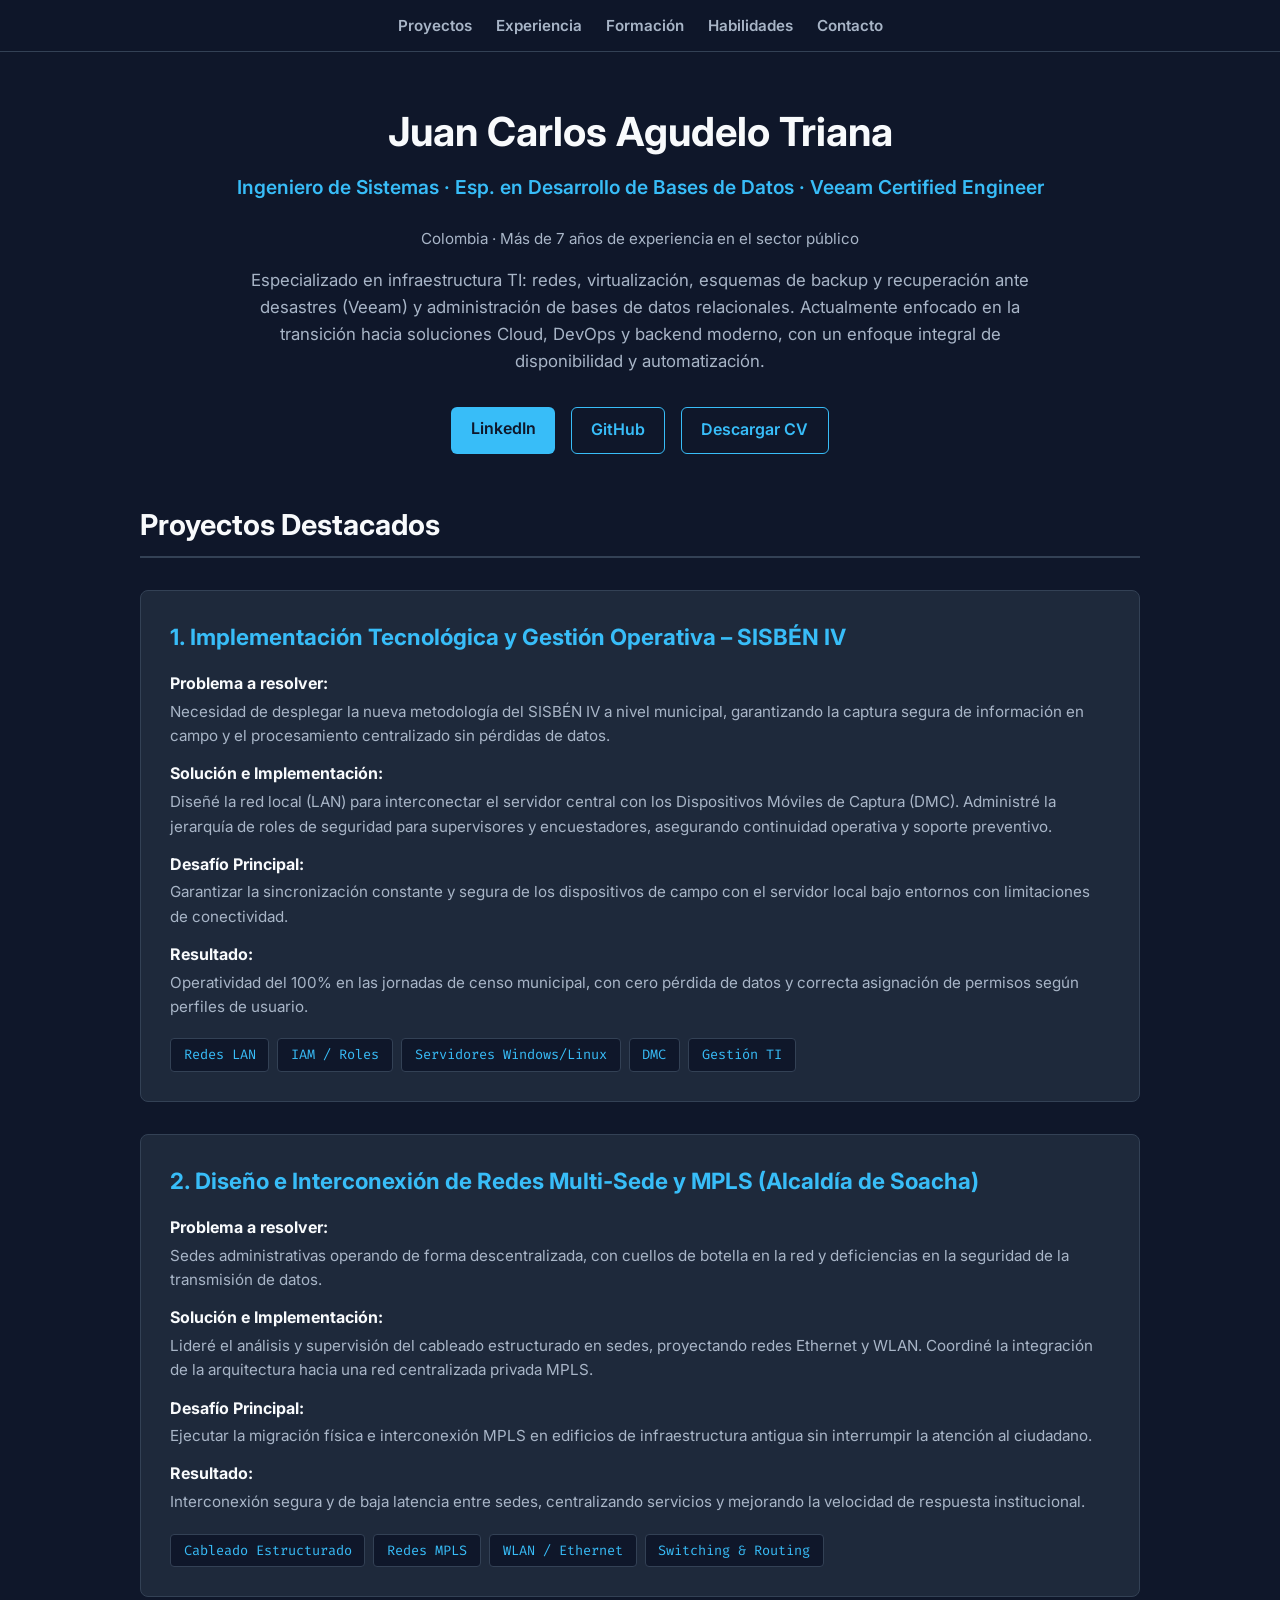
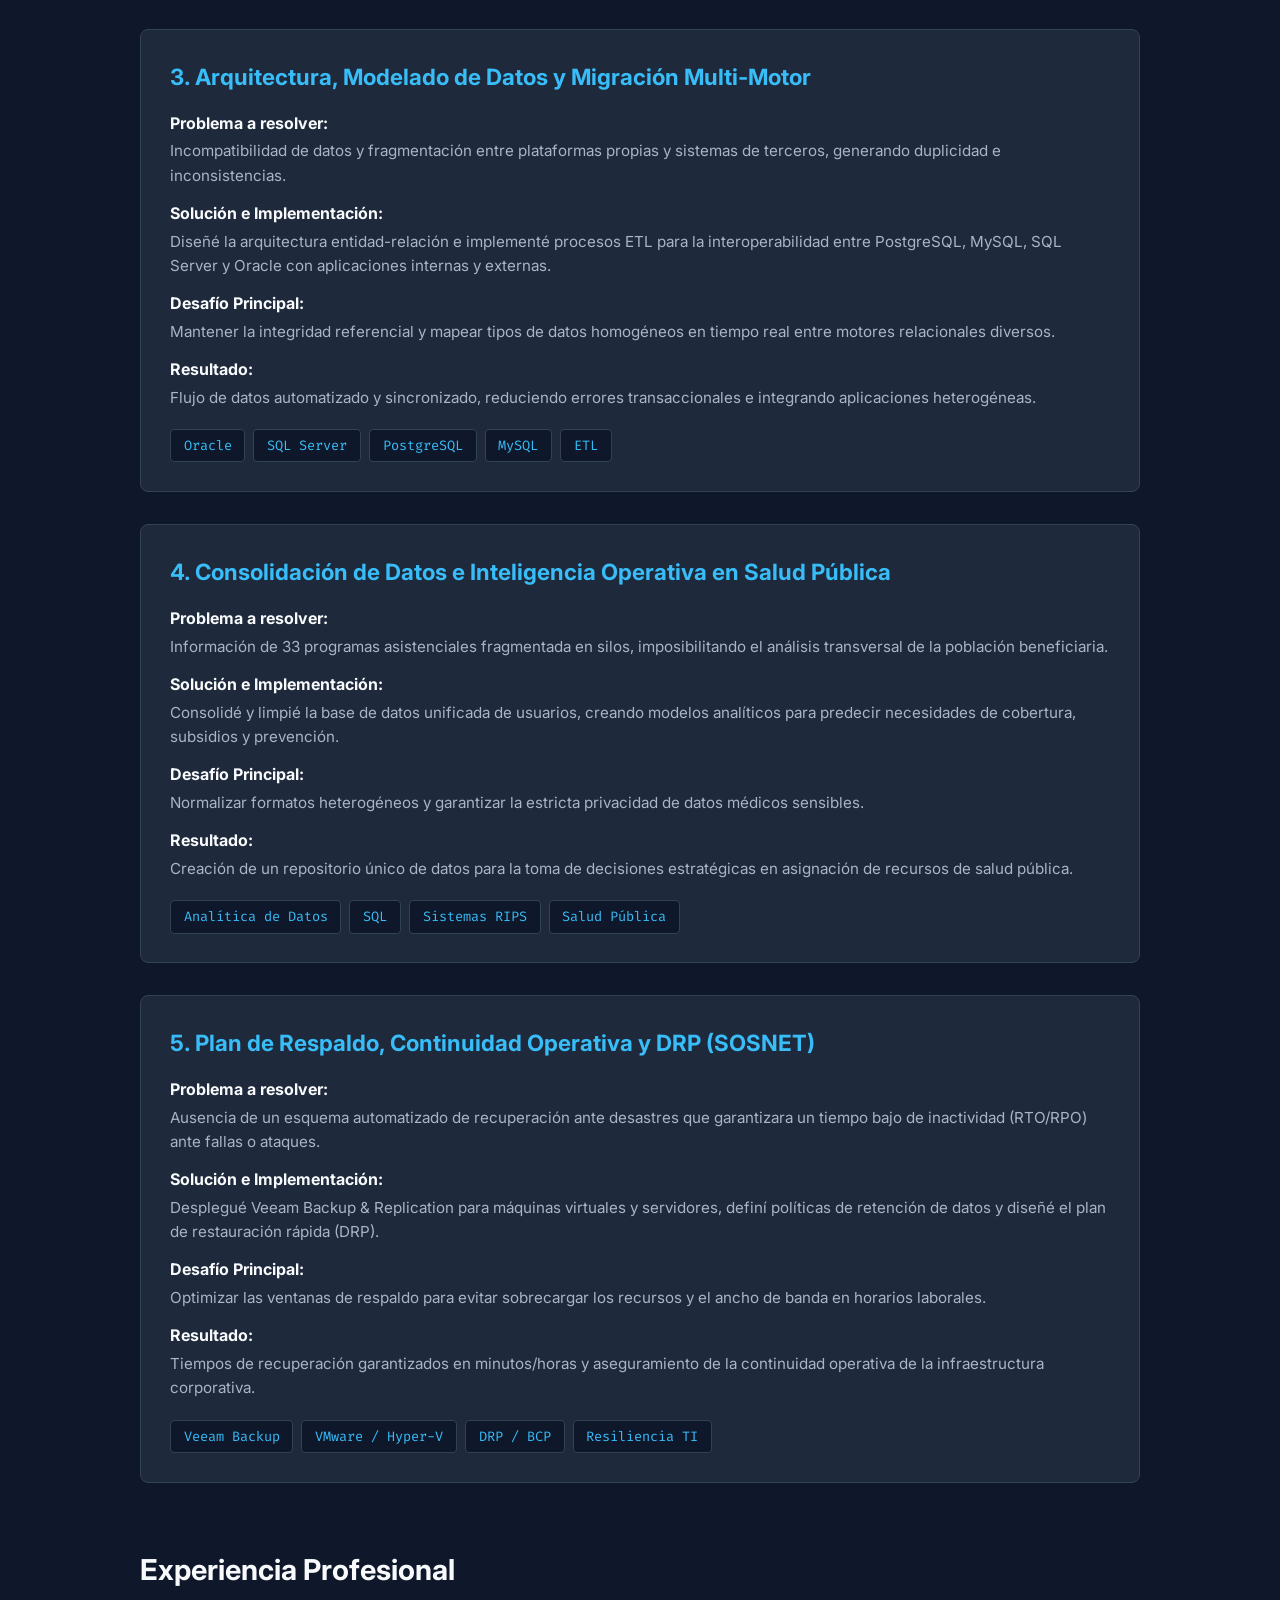
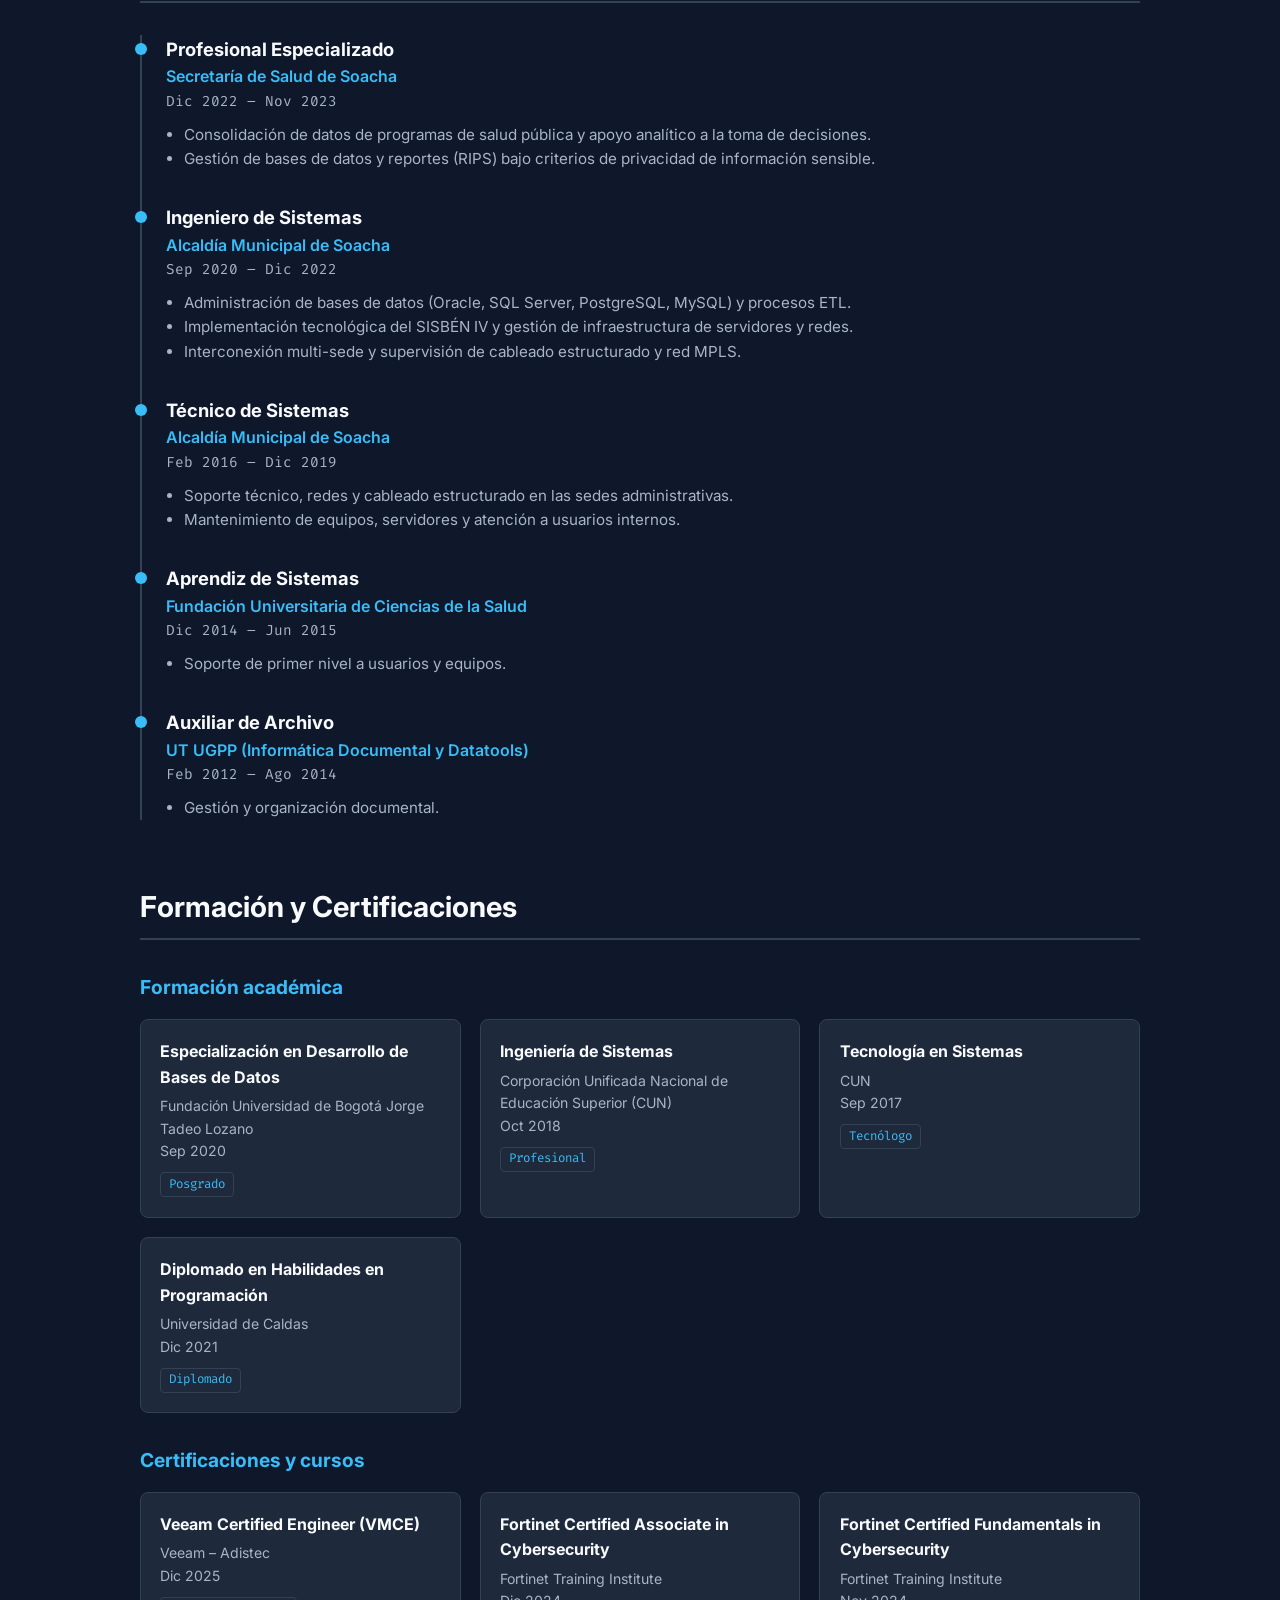
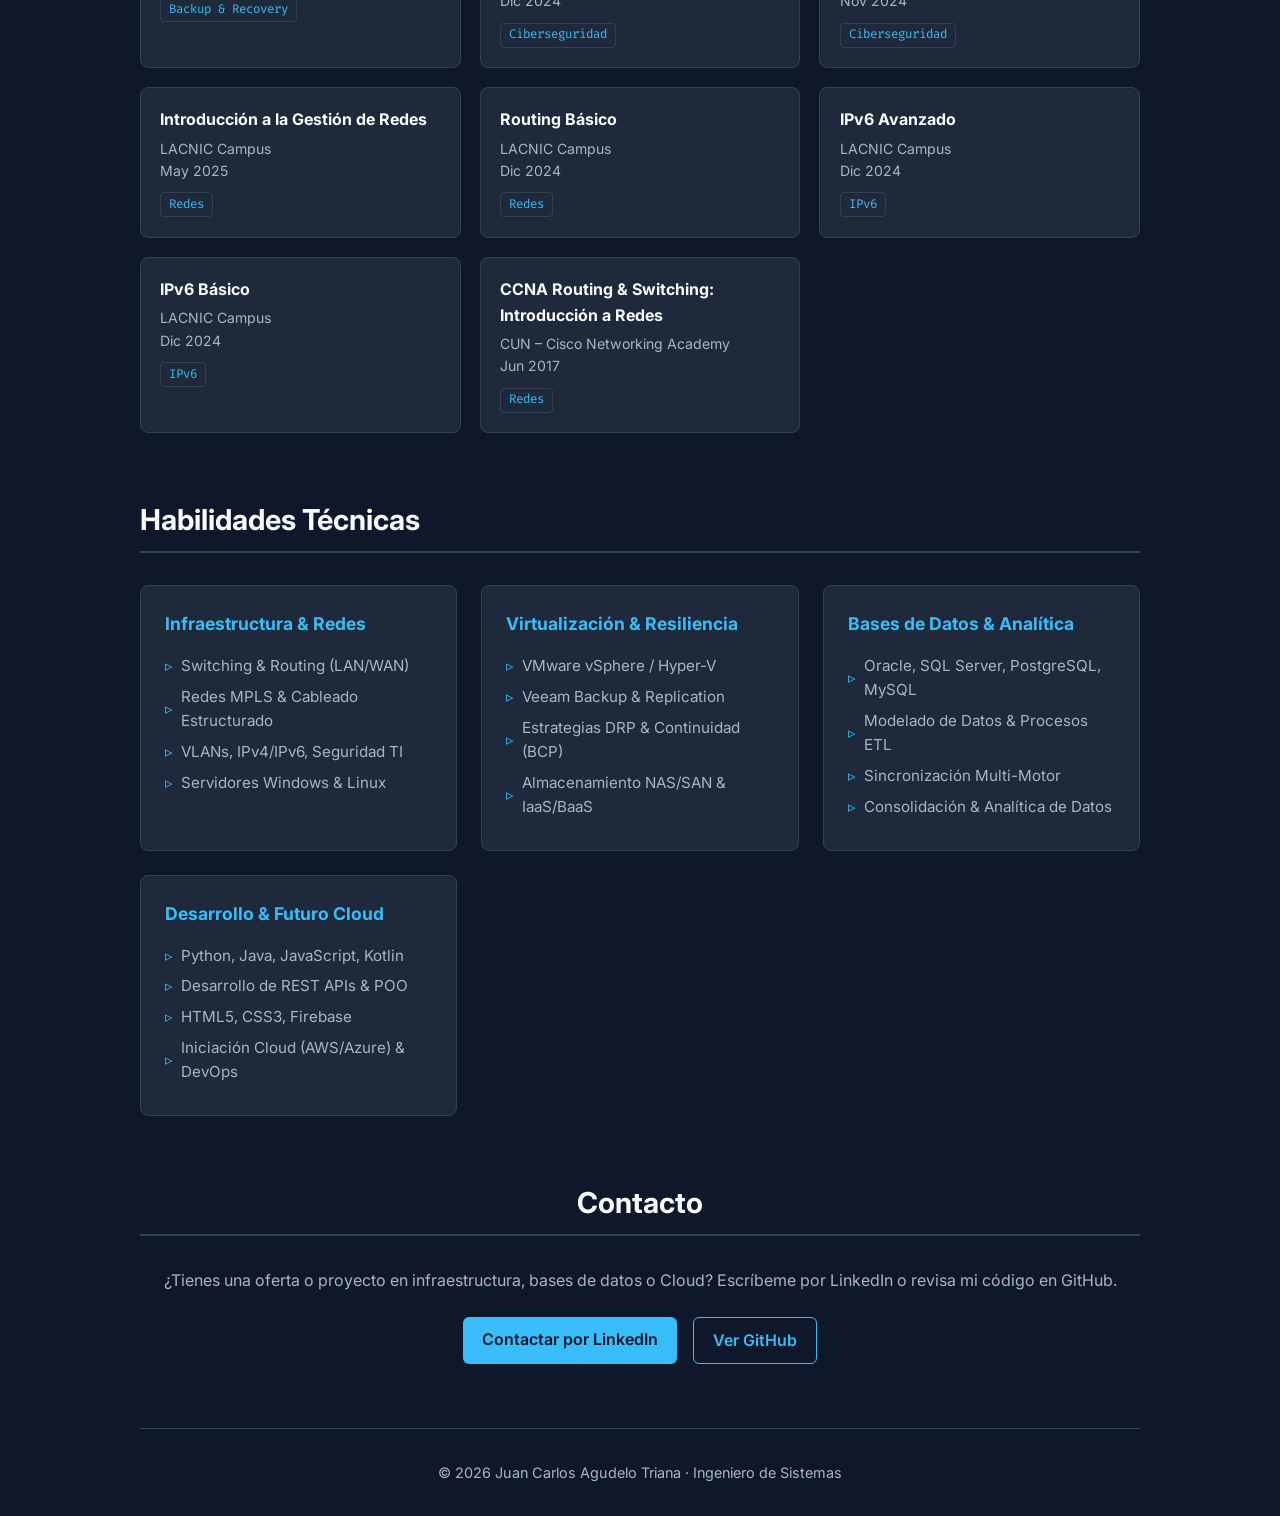
==== index.html @ 80bc123e "Add files via upload" ====
<!DOCTYPE html>
<html lang="es">
<head>
    <meta charset="UTF-8">
    <meta name="viewport" content="width=device-width, initial-scale=1.0">
    <title>Juan Carlos Agudelo Triana | Ingeniero de Sistemas</title>
    <meta name="description" content="Portafolio de Juan Carlos Agudelo Triana, Ingeniero de Sistemas y Especialista en Desarrollo de Bases de Datos. Infraestructura TI, redes, backup con Veeam, bases de datos y transición a Cloud/DevOps.">
    <meta name="author" content="Juan Carlos Agudelo Triana">
    <meta name="theme-color" content="#0f172a">
    <meta property="og:type" content="website">
    <meta property="og:title" content="Juan Carlos Agudelo Triana | Ingeniero de Sistemas">
    <meta property="og:description" content="Infraestructura TI, redes, bases de datos y resiliencia operativa (Veeam Certified Engineer).">
    <link rel="icon" href="data:image/svg+xml,%3Csvg xmlns='http://www.w3.org/2000/svg' viewBox='0 0 64 64'%3E%3Crect width='64' height='64' rx='12' fill='%230f172a'/%3E%3Ctext x='32' y='42' font-family='monospace' font-size='28' font-weight='700' fill='%2338bdf8' text-anchor='middle'%3EJA%3C/text%3E%3C/svg%3E">
    <link rel="preconnect" href="https://fonts.googleapis.com">
    <link href="https://fonts.googleapis.com/css2?family=Inter:wght@300;400;600;700&family=Fira+Code:wght@400;600&display=swap" rel="stylesheet">
    <link rel="stylesheet" href="styles.css">
</head>
<body>
    <a class="skip-link" href="#proyectos">Saltar al contenido</a>

    <nav class="topnav" aria-label="Navegación principal">
        <ul>
            <li><a href="#proyectos">Proyectos</a></li>
            <li><a href="#experiencia">Experiencia</a></li>
            <li><a href="#formacion">Formación</a></li>
            <li><a href="#habilidades">Habilidades</a></li>
            <li><a href="#contacto">Contacto</a></li>
        </ul>
    </nav>

    <header>
        <h1>Juan Carlos Agudelo Triana</h1>
        <p class="subtitle">Ingeniero de Sistemas · Esp. en Desarrollo de Bases de Datos · Veeam Certified Engineer</p>
        <p class="location">Colombia · Más de 7 años de experiencia en el sector público</p>
        <p class="bio-summary">
            Especializado en infraestructura TI: redes, virtualización, esquemas de backup y recuperación ante desastres (Veeam) y administración de bases de datos relacionales. Actualmente enfocado en la transición hacia soluciones Cloud, DevOps y backend moderno, con un enfoque integral de disponibilidad y automatización.
        </p>
        <div class="social-links">
            <a href="https://www.linkedin.com/in/juan-carlos-agudelo-triana-115051198" target="_blank" rel="noopener noreferrer" class="btn">LinkedIn</a>
            <a href="https://github.com/Jnox925" target="_blank" rel="noopener noreferrer" class="btn btn-outline">GitHub</a>
            <!-- Agrega tu CV en PDF a esta carpeta con este nombre -->
            <a href="Juan_Agudelo_CV.pdf" download class="btn btn-outline">Descargar CV</a>
        </div>
    </header>

    <main>
        <!-- SECCIÓN PROYECTOS -->
        <section id="proyectos">
            <h2>Proyectos Destacados</h2>

            <!-- Proyecto 1 -->
            <div class="project-card">
                <h3 class="project-title">1. Implementación Tecnológica y Gestión Operativa – SISBÉN IV</h3>
                <div class="project-block">
                    <strong>Problema a resolver:</strong>
                    <p>Necesidad de desplegar la nueva metodología del SISBÉN IV a nivel municipal, garantizando la captura segura de información en campo y el procesamiento centralizado sin pérdidas de datos.</p>
                </div>
                <div class="project-block">
                    <strong>Solución e Implementación:</strong>
                    <p>Diseñé la red local (LAN) para interconectar el servidor central con los Dispositivos Móviles de Captura (DMC). Administré la jerarquía de roles de seguridad para supervisores y encuestadores, asegurando continuidad operativa y soporte preventivo.</p>
                </div>
                <div class="project-block">
                    <strong>Desafío Principal:</strong>
                    <p>Garantizar la sincronización constante y segura de los dispositivos de campo con el servidor local bajo entornos con limitaciones de conectividad.</p>
                </div>
                <div class="project-block">
                    <strong>Resultado:</strong>
                    <p>Operatividad del 100% en las jornadas de censo municipal, con cero pérdida de datos y correcta asignación de permisos según perfiles de usuario.</p>
                </div>
                <div class="tags">
                    <span class="tag">Redes LAN</span>
                    <span class="tag">IAM / Roles</span>
                    <span class="tag">Servidores Windows/Linux</span>
                    <span class="tag">DMC</span>
                    <span class="tag">Gestión TI</span>
                </div>
            </div>

            <!-- Proyecto 2 -->
            <div class="project-card">
                <h3 class="project-title">2. Diseño e Interconexión de Redes Multi-Sede y MPLS (Alcaldía de Soacha)</h3>
                <div class="project-block">
                    <strong>Problema a resolver:</strong>
                    <p>Sedes administrativas operando de forma descentralizada, con cuellos de botella en la red y deficiencias en la seguridad de la transmisión de datos.</p>
                </div>
                <div class="project-block">
                    <strong>Solución e Implementación:</strong>
                    <p>Lideré el análisis y supervisión del cableado estructurado en sedes, proyectando redes Ethernet y WLAN. Coordiné la integración de la arquitectura hacia una red centralizada privada MPLS.</p>
                </div>
                <div class="project-block">
                    <strong>Desafío Principal:</strong>
                    <p>Ejecutar la migración física e interconexión MPLS en edificios de infraestructura antigua sin interrumpir la atención al ciudadano.</p>
                </div>
                <div class="project-block">
                    <strong>Resultado:</strong>
                    <p>Interconexión segura y de baja latencia entre sedes, centralizando servicios y mejorando la velocidad de respuesta institucional.</p>
                </div>
                <div class="tags">
                    <span class="tag">Cableado Estructurado</span>
                    <span class="tag">Redes MPLS</span>
                    <span class="tag">WLAN / Ethernet</span>
                    <span class="tag">Switching & Routing</span>
                </div>
            </div>

            <!-- Proyecto 3 -->
            <div class="project-card">
                <h3 class="project-title">3. Arquitectura, Modelado de Datos y Migración Multi-Motor</h3>
                <div class="project-block">
                    <strong>Problema a resolver:</strong>
                    <p>Incompatibilidad de datos y fragmentación entre plataformas propias y sistemas de terceros, generando duplicidad e inconsistencias.</p>
                </div>
                <div class="project-block">
                    <strong>Solución e Implementación:</strong>
                    <p>Diseñé la arquitectura entidad-relación e implementé procesos ETL para la interoperabilidad entre PostgreSQL, MySQL, SQL Server y Oracle con aplicaciones internas y externas.</p>
                </div>
                <div class="project-block">
                    <strong>Desafío Principal:</strong>
                    <p>Mantener la integridad referencial y mapear tipos de datos homogéneos en tiempo real entre motores relacionales diversos.</p>
                </div>
                <div class="project-block">
                    <strong>Resultado:</strong>
                    <p>Flujo de datos automatizado y sincronizado, reduciendo errores transaccionales e integrando aplicaciones heterogéneas.</p>
                </div>
                <div class="tags">
                    <span class="tag">Oracle</span>
                    <span class="tag">SQL Server</span>
                    <span class="tag">PostgreSQL</span>
                    <span class="tag">MySQL</span>
                    <span class="tag">ETL</span>
                </div>
            </div>

            <!-- Proyecto 4 -->
            <div class="project-card">
                <h3 class="project-title">4. Consolidación de Datos e Inteligencia Operativa en Salud Pública</h3>
                <div class="project-block">
                    <strong>Problema a resolver:</strong>
                    <p>Información de 33 programas asistenciales fragmentada en silos, imposibilitando el análisis transversal de la población beneficiaria.</p>
                </div>
                <div class="project-block">
                    <strong>Solución e Implementación:</strong>
                    <p>Consolidé y limpié la base de datos unificada de usuarios, creando modelos analíticos para predecir necesidades de cobertura, subsidios y prevención.</p>
                </div>
                <div class="project-block">
                    <strong>Desafío Principal:</strong>
                    <p>Normalizar formatos heterogéneos y garantizar la estricta privacidad de datos médicos sensibles.</p>
                </div>
                <div class="project-block">
                    <strong>Resultado:</strong>
                    <p>Creación de un repositorio único de datos para la toma de decisiones estratégicas en asignación de recursos de salud pública.</p>
                </div>
                <div class="tags">
                    <span class="tag">Analítica de Datos</span>
                    <span class="tag">SQL</span>
                    <span class="tag">Sistemas RIPS</span>
                    <span class="tag">Salud Pública</span>
                </div>
            </div>

            <!-- Proyecto 5 -->
            <div class="project-card">
                <h3 class="project-title">5. Plan de Respaldo, Continuidad Operativa y DRP (SOSNET)</h3>
                <div class="project-block">
                    <strong>Problema a resolver:</strong>
                    <p>Ausencia de un esquema automatizado de recuperación ante desastres que garantizara un tiempo bajo de inactividad (RTO/RPO) ante fallas o ataques.</p>
                </div>
                <div class="project-block">
                    <strong>Solución e Implementación:</strong>
                    <p>Desplegué Veeam Backup & Replication para máquinas virtuales y servidores, definí políticas de retención de datos y diseñé el plan de restauración rápida (DRP).</p>
                </div>
                <div class="project-block">
                    <strong>Desafío Principal:</strong>
                    <p>Optimizar las ventanas de respaldo para evitar sobrecargar los recursos y el ancho de banda en horarios laborales.</p>
                </div>
                <div class="project-block">
                    <strong>Resultado:</strong>
                    <p>Tiempos de recuperación garantizados en minutos/horas y aseguramiento de la continuidad operativa de la infraestructura corporativa.</p>
                </div>
                <div class="tags">
                    <span class="tag">Veeam Backup</span>
                    <span class="tag">VMware / Hyper-V</span>
                    <span class="tag">DRP / BCP</span>
                    <span class="tag">Resiliencia TI</span>
                </div>
            </div>

        </section>

        <section id="experiencia">
            <h2>Experiencia Profesional</h2>
            <div class="timeline"><div class="job"><h3>Profesional Especializado</h3><p class="org">Secretaría de Salud de Soacha</p><p class="period">Dic 2022 – Nov 2023</p><ul><li>Consolidación de datos de programas de salud pública y apoyo analítico a la toma de decisiones.</li><li>Gestión de bases de datos y reportes (RIPS) bajo criterios de privacidad de información sensible.</li></ul></div><div class="job"><h3>Ingeniero de Sistemas</h3><p class="org">Alcaldía Municipal de Soacha</p><p class="period">Sep 2020 – Dic 2022</p><ul><li>Administración de bases de datos (Oracle, SQL Server, PostgreSQL, MySQL) y procesos ETL.</li><li>Implementación tecnológica del SISBÉN IV y gestión de infraestructura de servidores y redes.</li><li>Interconexión multi-sede y supervisión de cableado estructurado y red MPLS.</li></ul></div><div class="job"><h3>Técnico de Sistemas</h3><p class="org">Alcaldía Municipal de Soacha</p><p class="period">Feb 2016 – Dic 2019</p><ul><li>Soporte técnico, redes y cableado estructurado en las sedes administrativas.</li><li>Mantenimiento de equipos, servidores y atención a usuarios internos.</li></ul></div><div class="job"><h3>Aprendiz de Sistemas</h3><p class="org">Fundación Universitaria de Ciencias de la Salud</p><p class="period">Dic 2014 – Jun 2015</p><ul><li>Soporte de primer nivel a usuarios y equipos.</li></ul></div><div class="job"><h3>Auxiliar de Archivo</h3><p class="org">UT UGPP (Informática Documental y Datatools)</p><p class="period">Feb 2012 – Ago 2014</p><ul><li>Gestión y organización documental.</li></ul></div></div>
        </section>

        <section id="formacion">
            <h2>Formación y Certificaciones</h2>
            <h3 class="subhead">Formación académica</h3>
            <div class="cards-grid"><div class="mini-card"><h3>Especialización en Desarrollo de Bases de Datos</h3><p class="meta">Fundación Universidad de Bogotá Jorge Tadeo Lozano<br>Sep 2020</p><span class="badge">Posgrado</span></div><div class="mini-card"><h3>Ingeniería de Sistemas</h3><p class="meta">Corporación Unificada Nacional de Educación Superior (CUN)<br>Oct 2018</p><span class="badge">Profesional</span></div><div class="mini-card"><h3>Tecnología en Sistemas</h3><p class="meta">CUN<br>Sep 2017</p><span class="badge">Tecnólogo</span></div><div class="mini-card"><h3>Diplomado en Habilidades en Programación</h3><p class="meta">Universidad de Caldas<br>Dic 2021</p><span class="badge">Diplomado</span></div></div>
            <h3 class="subhead">Certificaciones y cursos</h3>
            <div class="cards-grid"><div class="mini-card"><h3>Veeam Certified Engineer (VMCE)</h3><p class="meta">Veeam – Adistec<br>Dic 2025</p><span class="badge">Backup & Recovery</span></div><div class="mini-card"><h3>Fortinet Certified Associate in Cybersecurity</h3><p class="meta">Fortinet Training Institute<br>Dic 2024</p><span class="badge">Ciberseguridad</span></div><div class="mini-card"><h3>Fortinet Certified Fundamentals in Cybersecurity</h3><p class="meta">Fortinet Training Institute<br>Nov 2024</p><span class="badge">Ciberseguridad</span></div><div class="mini-card"><h3>Introducción a la Gestión de Redes</h3><p class="meta">LACNIC Campus<br>May 2025</p><span class="badge">Redes</span></div><div class="mini-card"><h3>Routing Básico</h3><p class="meta">LACNIC Campus<br>Dic 2024</p><span class="badge">Redes</span></div><div class="mini-card"><h3>IPv6 Avanzado</h3><p class="meta">LACNIC Campus<br>Dic 2024</p><span class="badge">IPv6</span></div><div class="mini-card"><h3>IPv6 Básico</h3><p class="meta">LACNIC Campus<br>Dic 2024</p><span class="badge">IPv6</span></div><div class="mini-card"><h3>CCNA Routing & Switching: Introducción a Redes</h3><p class="meta">CUN – Cisco Networking Academy<br>Jun 2017</p><span class="badge">Redes</span></div></div>
        </section>

        <!-- SECCIÓN HABILIDADES -->
        <section id="habilidades">
            <h2>Habilidades Técnicas</h2>
            <div class="skills-grid">
                <div class="skill-category">
                    <h3>Infraestructura & Redes</h3>
                    <ul>
                        <li>Switching & Routing (LAN/WAN)</li>
                        <li>Redes MPLS & Cableado Estructurado</li>
                        <li>VLANs, IPv4/IPv6, Seguridad TI</li>
                        <li>Servidores Windows & Linux</li>
                    </ul>
                </div>
                <div class="skill-category">
                    <h3>Virtualización & Resiliencia</h3>
                    <ul>
                        <li>VMware vSphere / Hyper-V</li>
                        <li>Veeam Backup & Replication</li>
                        <li>Estrategias DRP & Continuidad (BCP)</li>
                        <li>Almacenamiento NAS/SAN & IaaS/BaaS</li>
                    </ul>
                </div>
                <div class="skill-category">
                    <h3>Bases de Datos & Analítica</h3>
                    <ul>
                        <li>Oracle, SQL Server, PostgreSQL, MySQL</li>
                        <li>Modelado de Datos & Procesos ETL</li>
                        <li>Sincronización Multi-Motor</li>
                        <li>Consolidación & Analítica de Datos</li>
                    </ul>
                </div>
                <div class="skill-category">
                    <h3>Desarrollo & Futuro Cloud</h3>
                    <ul>
                        <li>Python, Java, JavaScript, Kotlin</li>
                        <li>Desarrollo de REST APIs & POO</li>
                        <li>HTML5, CSS3, Firebase</li>
                        <li>Iniciación Cloud (AWS/Azure) & DevOps</li>
                    </ul>
                </div>
            </div>
        </section>

        <section id="contacto" class="contact">
            <h2>Contacto</h2>
            <p>¿Tienes una oferta o proyecto en infraestructura, bases de datos o Cloud? Escríbeme por LinkedIn o revisa mi código en GitHub.</p>
            <div class="social-links">
                <a href="https://www.linkedin.com/in/juan-carlos-agudelo-triana-115051198" target="_blank" rel="noopener noreferrer" class="btn">Contactar por LinkedIn</a>
                <a href="https://github.com/Jnox925" target="_blank" rel="noopener noreferrer" class="btn btn-outline">Ver GitHub</a>
            </div>
        </section>
    </main>

    <footer>
        <p>&copy; 2026 Juan Carlos Agudelo Triana · Ingeniero de Sistemas</p>
    </footer>
</body>
</html>
---- styles.css ----
:root {
            --bg-color: #0f172a;
            --card-bg: #1e293b;
            --accent-color: #38bdf8;
            --accent-hover: #0284c7;
            --text-primary: #f8fafc;
            --text-secondary: #94a3b8;
            --border-color: #334155;
            --tag-bg: #0f172a;
        }

        * {
            box-sizing: border-box;
            margin: 0;
            padding: 0;
        }

        body {
            font-family: 'Inter', sans-serif;
            background-color: var(--bg-color);
            color: var(--text-primary);
            line-height: 1.6;
            padding: 0 1.5rem;
        }

        header {
            max-width: 1000px;
            margin: 4rem auto 2rem auto;
            text-align: center;
        }

        h1 {
            font-size: 2.5rem;
            font-weight: 700;
            color: var(--text-primary);
            margin-bottom: 0.5rem;
        }

        .subtitle {
            font-size: 1.2rem;
            color: var(--accent-color);
            font-weight: 600;
            margin-bottom: 1.5rem;
        }

        .bio-summary {
            font-size: 1.05rem;
            color: var(--text-secondary);
            max-width: 800px;
            margin: 0 auto 2rem auto;
        }

        .social-links {
            display: flex;
            justify-content: center;
            gap: 1rem;
            margin-bottom: 3rem;
        }

        .btn {
            background-color: var(--accent-color);
            color: #0f172a;
            padding: 0.6rem 1.2rem;
            border-radius: 6px;
            text-decoration: none;
            font-weight: 600;
            transition: background 0.3s ease;
        }

        .btn:hover {
            background-color: var(--accent-hover);
        }

        .btn-outline {
            background-color: transparent;
            color: var(--accent-color);
            border: 1px solid var(--accent-color);
        }

        .btn-outline:hover {
            background-color: var(--accent-color);
            color: #0f172a;
        }

        main {
            max-width: 1000px;
            margin: 0 auto;
        }

        section {
            margin-bottom: 4rem;
        }

        h2 {
            font-size: 1.8rem;
            border-bottom: 2px solid var(--border-color);
            padding-bottom: 0.5rem;
            margin-bottom: 2rem;
            color: var(--text-primary);
        }

        /* Grid de Proyectos */
        .project-card {
            background-color: var(--card-bg);
            border: 1px solid var(--border-color);
            border-radius: 8px;
            padding: 1.8rem;
            margin-bottom: 2rem;
            transition: transform 0.2s ease;
        }

        .project-card:hover {
            transform: translateY(-3px);
        }

        .project-title {
            font-size: 1.4rem;
            color: var(--accent-color);
            margin-bottom: 1rem;
        }

        .project-block {
            margin-bottom: 0.8rem;
        }

        .project-block strong {
            color: var(--text-primary);
            display: block;
            margin-bottom: 0.2rem;
        }

        .project-block p {
            color: var(--text-secondary);
            font-size: 0.95rem;
        }

        .tags {
            display: flex;
            flex-wrap: wrap;
            gap: 0.5rem;
            margin-top: 1.2rem;
        }

        .tag {
            background-color: var(--tag-bg);
            color: var(--accent-color);
            padding: 0.3rem 0.8rem;
            border-radius: 4px;
            font-size: 0.85rem;
            font-family: 'Fira Code', monospace;
            border: 1px solid var(--border-color);
        }

        /* Habilidades */
        .skills-grid {
            display: grid;
            grid-template-columns: repeat(auto-fit, minmax(280px, 1fr));
            gap: 1.5rem;
        }

        .skill-category {
            background-color: var(--card-bg);
            padding: 1.5rem;
            border-radius: 8px;
            border: 1px solid var(--border-color);
        }

        .skill-category h3 {
            font-size: 1.1rem;
            color: var(--accent-color);
            margin-bottom: 1rem;
        }

        .skill-category ul {
            list-style: none;
            color: var(--text-secondary);
            font-size: 0.95rem;
        }

        .skill-category li {
            margin-bottom: 0.4rem;
            display: flex;
            align-items: center;
        }

        .skill-category li::before {
            content: "▹";
            color: var(--accent-color);
            margin-right: 0.5rem;
        }

        footer {
            text-align: center;
            padding: 2rem 0;
            color: var(--text-secondary);
            font-size: 0.9rem;
            border-top: 1px solid var(--border-color);
            max-width: 1000px;
            margin: 0 auto;
        }

/* ---------- Mejoras ---------- */
html { scroll-behavior: smooth; scroll-padding-top: 4.5rem; }
:root { --text-secondary: #a8b5c7; }

.skip-link { position: absolute; left: -999px; top: 0; background: var(--accent-color); color: #0f172a; padding: .5rem 1rem; z-index: 100; }
.skip-link:focus { left: 0; }

.topnav { position: sticky; top: 0; z-index: 50; background: rgba(15,23,42,.92); backdrop-filter: blur(6px); border-bottom: 1px solid var(--border-color); margin: 0 -1.5rem; padding: 0 1.5rem; }
.topnav ul { max-width: 1000px; margin: 0 auto; list-style: none; display: flex; gap: 1.5rem; flex-wrap: wrap; justify-content: center; padding: .8rem 0; }
.topnav a { color: var(--text-secondary); text-decoration: none; font-weight: 600; font-size: .95rem; }
.topnav a:hover, .topnav a:focus-visible { color: var(--accent-color); }

a:focus-visible, .btn:focus-visible { outline: 2px solid var(--accent-color); outline-offset: 3px; }
.social-links { flex-wrap: wrap; }
header { margin-top: 3rem; }
.location { color: var(--text-secondary); font-size: .95rem; margin-bottom: 1rem; }

/* Experiencia */
.timeline { border-left: 2px solid var(--border-color); padding-left: 1.5rem; }
.job { position: relative; margin-bottom: 2rem; }
.job::before { content: ""; position: absolute; left: -1.95rem; top: .5rem; width: 12px; height: 12px; border-radius: 50%; background: var(--accent-color); }
.job h3 { font-size: 1.15rem; }
.job .org { color: var(--accent-color); font-weight: 600; }
.job .period { color: var(--text-secondary); font-size: .9rem; font-family: 'Fira Code', monospace; }
.job ul { margin: .6rem 0 0 1.1rem; color: var(--text-secondary); font-size: .95rem; }

/* Formación y certificaciones */
.cards-grid { display: grid; grid-template-columns: repeat(auto-fit, minmax(280px, 1fr)); gap: 1.2rem; }
.mini-card { background: var(--card-bg); border: 1px solid var(--border-color); border-radius: 8px; padding: 1.2rem; }
.mini-card h3 { font-size: 1rem; margin-bottom: .3rem; }
.mini-card .meta { color: var(--text-secondary); font-size: .88rem; }
.mini-card .badge { display: inline-block; margin-top: .6rem; font-size: .78rem; color: var(--accent-color); border: 1px solid var(--border-color); border-radius: 4px; padding: .1rem .5rem; font-family: 'Fira Code', monospace; }
h3.subhead { margin: 2rem 0 1rem; font-size: 1.2rem; color: var(--accent-color); }

.contact { text-align: center; }
.contact p { color: var(--text-secondary); margin-bottom: 1.5rem; }
.contact .social-links { margin-bottom: 0; }

@media (max-width: 600px) {
  h1 { font-size: 2rem; }
  .topnav ul { gap: 1rem; font-size: .9rem; }
}
@media (prefers-reduced-motion: reduce) {
  html { scroll-behavior: auto; }
  .project-card { transition: none; }
}
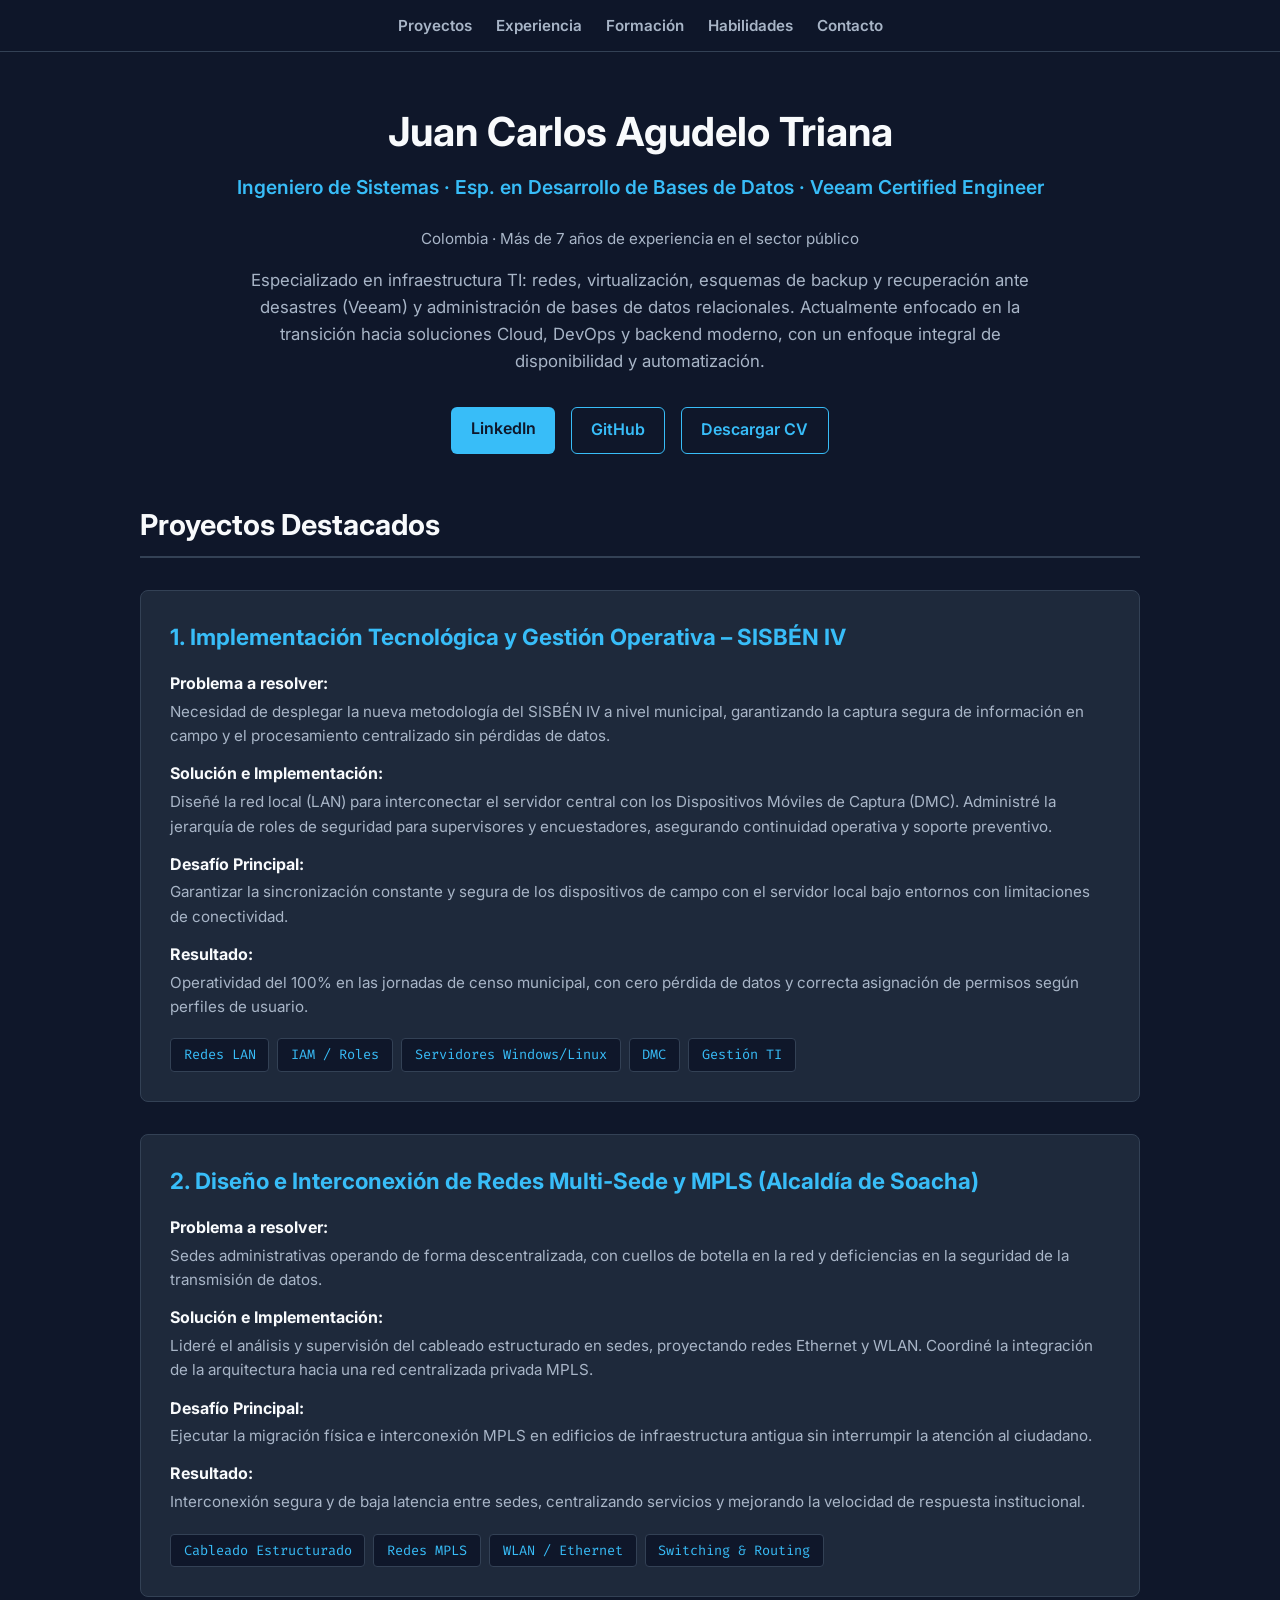
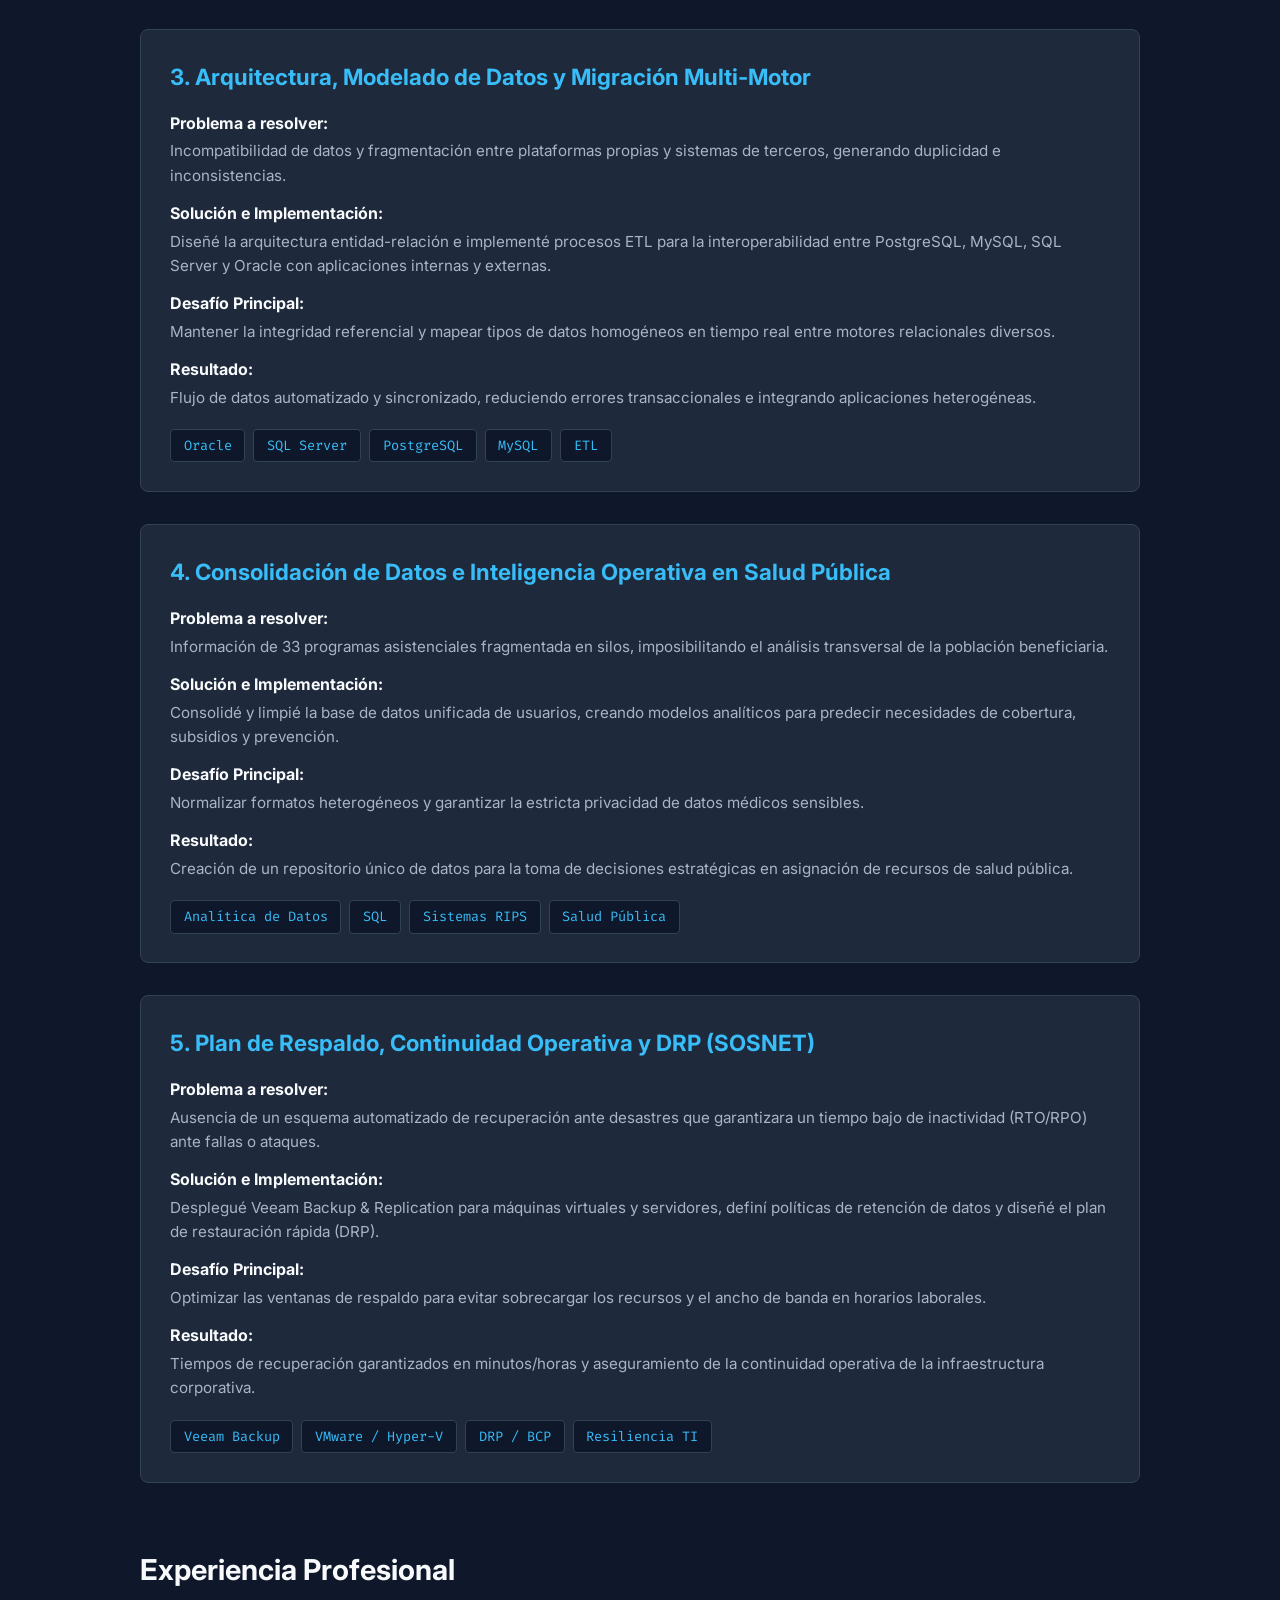
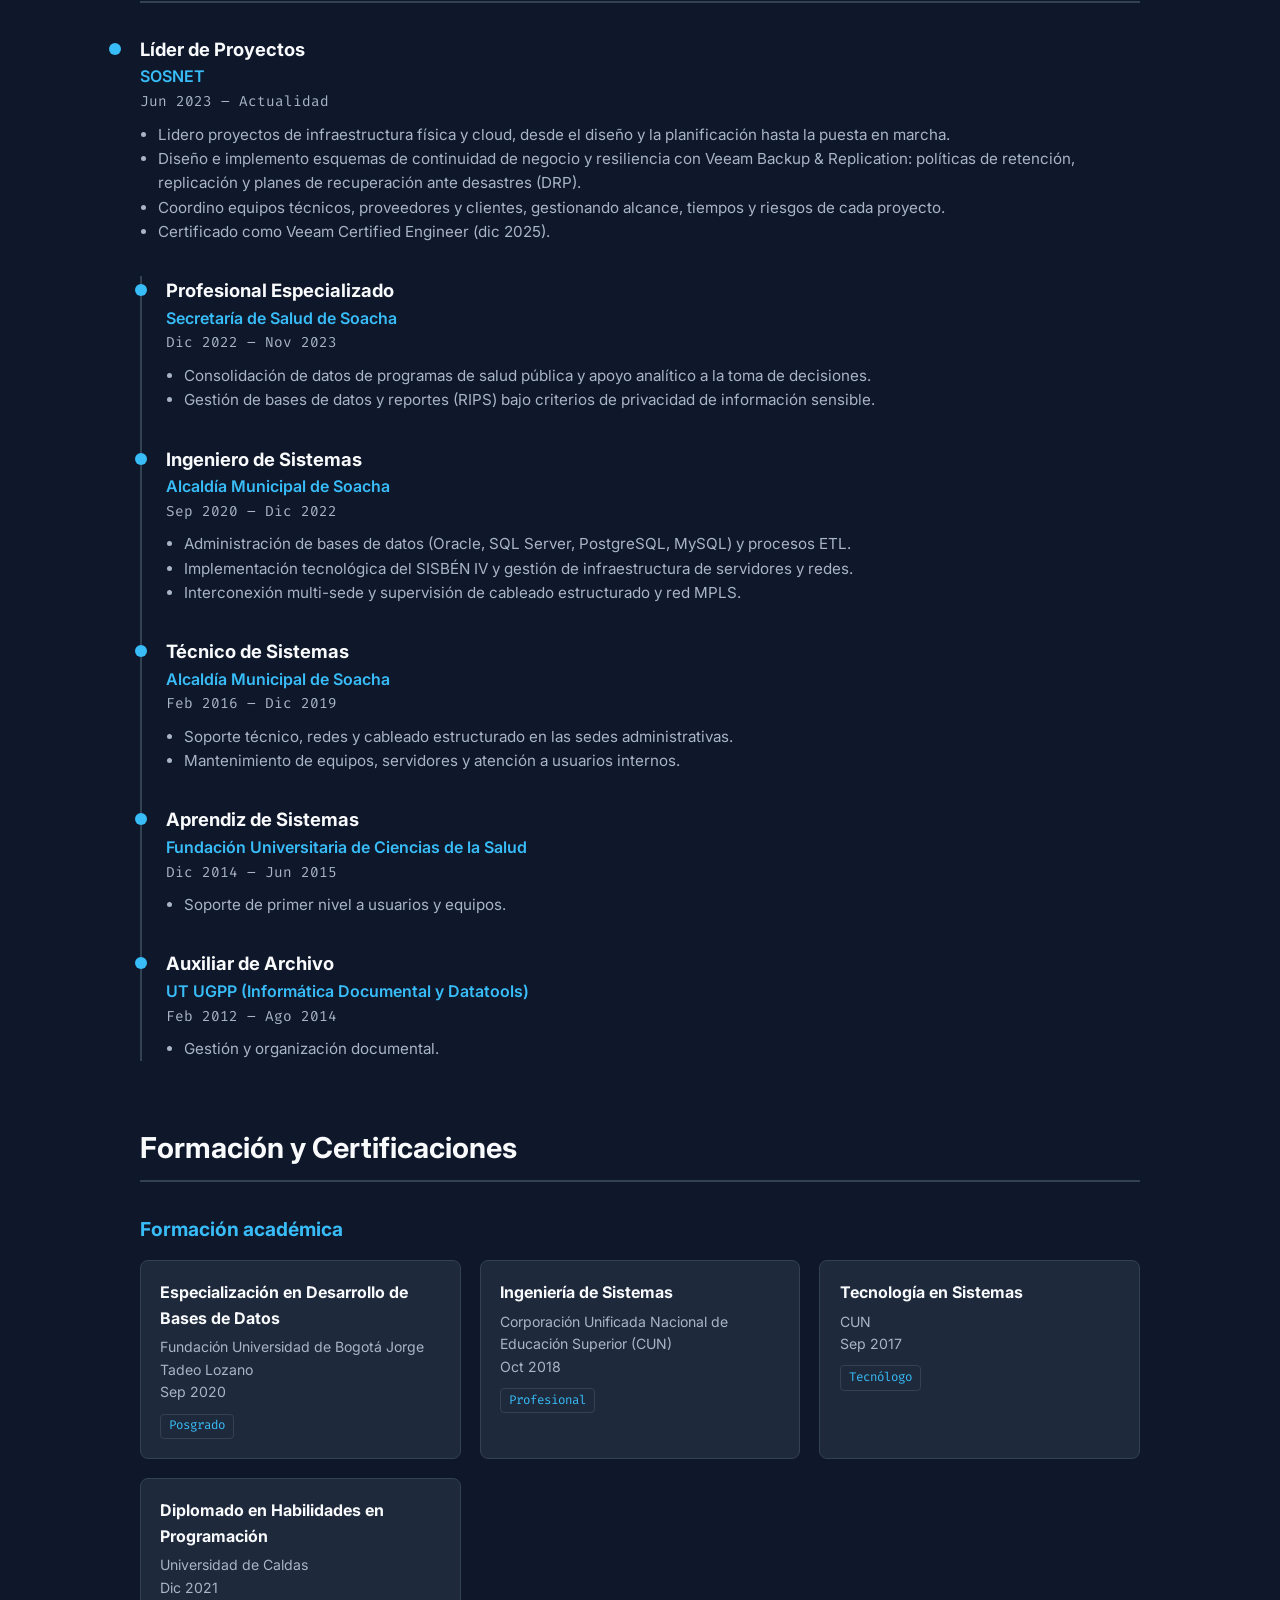
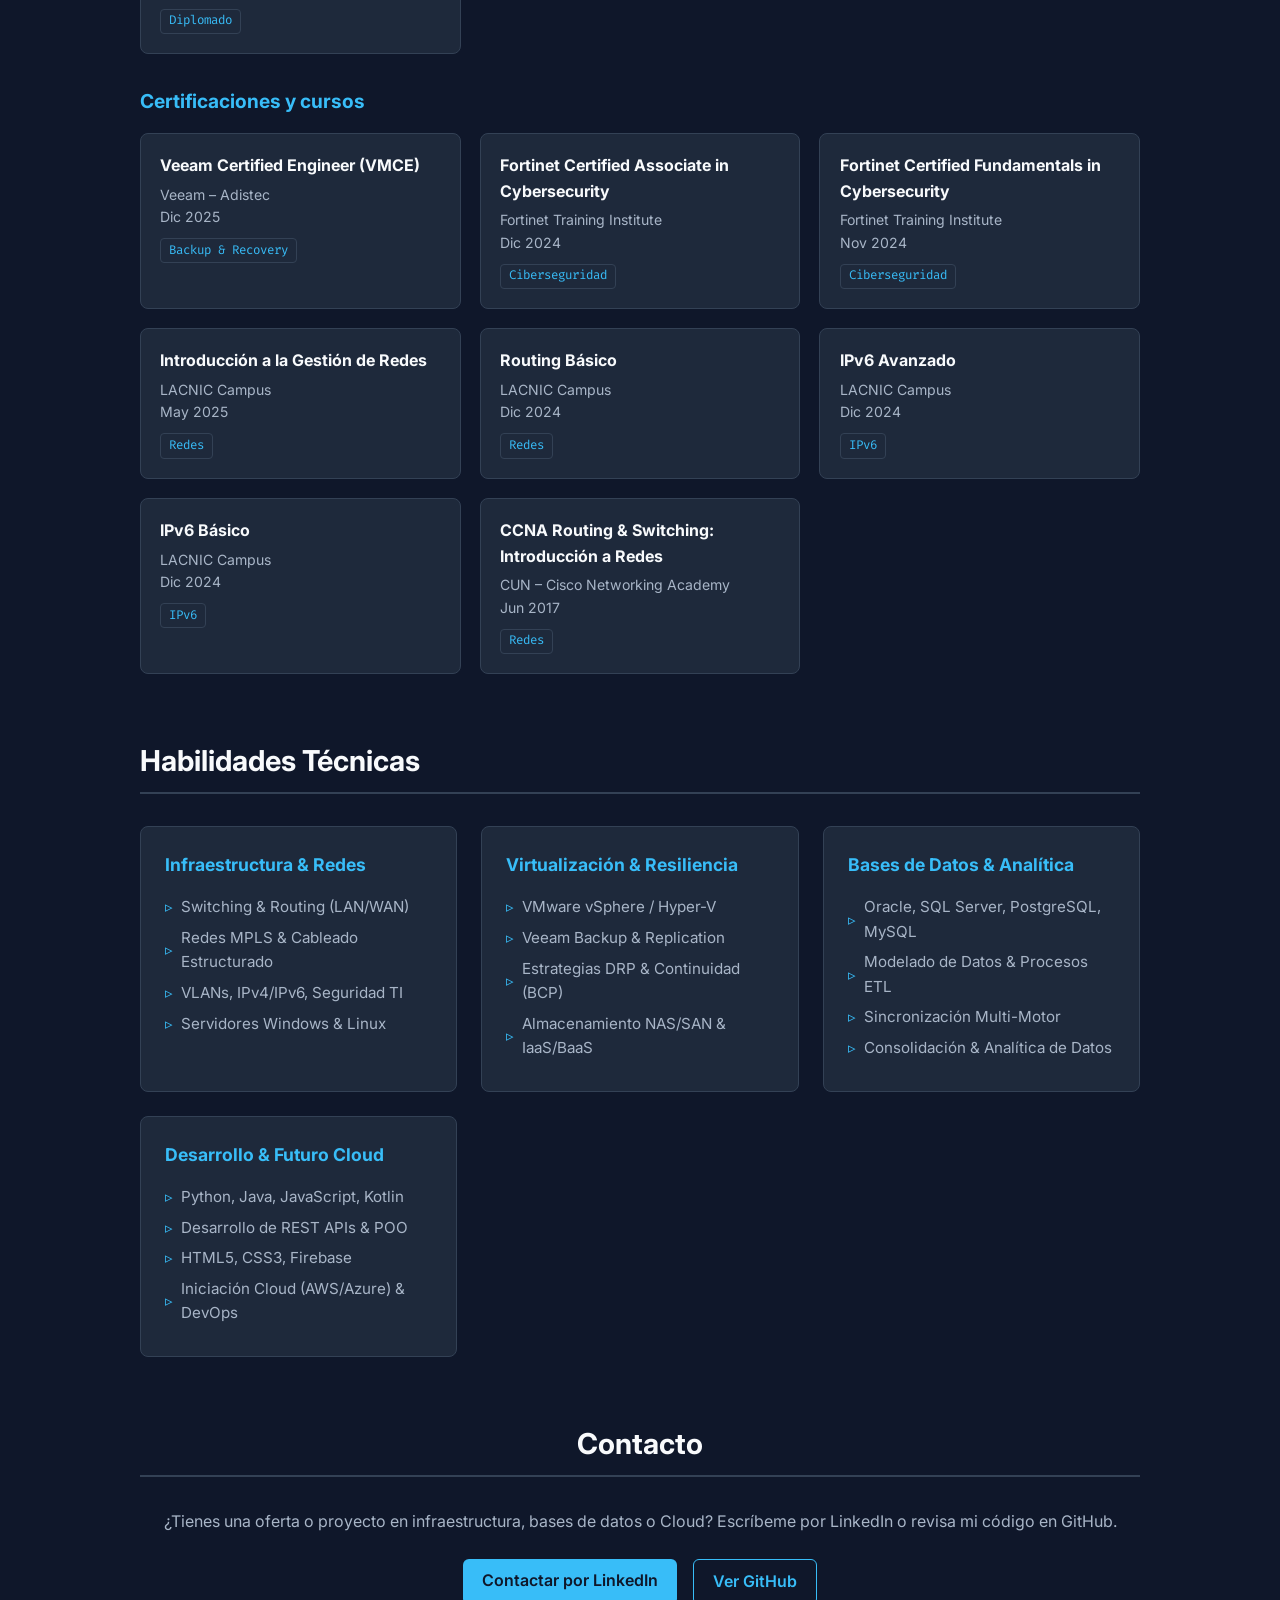
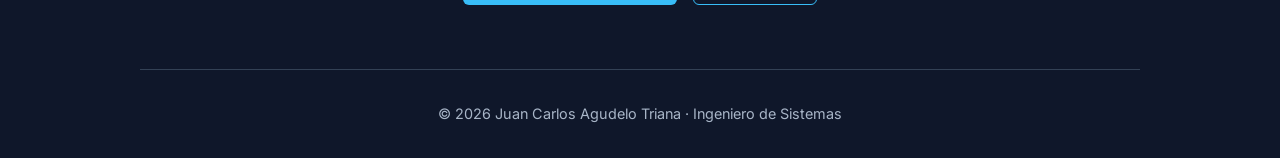
==== commit f5734f12: "Add professional experience section to index.html" ====
--- a/index.html
+++ b/index.html
@@ -189,6 +189,17 @@
 
         <section id="experiencia">
             <h2>Experiencia Profesional</h2>
+            <div class="job">
+    <h3>Líder de Proyectos</h3>
+    <p class="org">SOSNET</p>
+    <p class="period">Jun 2023 – Actualidad</p>
+    <ul>
+        <li>Lidero proyectos de infraestructura física y cloud, desde el diseño y la planificación hasta la puesta en marcha.</li>
+        <li>Diseño e implemento esquemas de continuidad de negocio y resiliencia con Veeam Backup &amp; Replication: políticas de retención, replicación y planes de recuperación ante desastres (DRP).</li>
+        <li>Coordino equipos técnicos, proveedores y clientes, gestionando alcance, tiempos y riesgos de cada proyecto.</li>
+        <li>Certificado como Veeam Certified Engineer (dic 2025).</li>
+    </ul>
+</div>
             <div class="timeline"><div class="job"><h3>Profesional Especializado</h3><p class="org">Secretaría de Salud de Soacha</p><p class="period">Dic 2022 – Nov 2023</p><ul><li>Consolidación de datos de programas de salud pública y apoyo analítico a la toma de decisiones.</li><li>Gestión de bases de datos y reportes (RIPS) bajo criterios de privacidad de información sensible.</li></ul></div><div class="job"><h3>Ingeniero de Sistemas</h3><p class="org">Alcaldía Municipal de Soacha</p><p class="period">Sep 2020 – Dic 2022</p><ul><li>Administración de bases de datos (Oracle, SQL Server, PostgreSQL, MySQL) y procesos ETL.</li><li>Implementación tecnológica del SISBÉN IV y gestión de infraestructura de servidores y redes.</li><li>Interconexión multi-sede y supervisión de cableado estructurado y red MPLS.</li></ul></div><div class="job"><h3>Técnico de Sistemas</h3><p class="org">Alcaldía Municipal de Soacha</p><p class="period">Feb 2016 – Dic 2019</p><ul><li>Soporte técnico, redes y cableado estructurado en las sedes administrativas.</li><li>Mantenimiento de equipos, servidores y atención a usuarios internos.</li></ul></div><div class="job"><h3>Aprendiz de Sistemas</h3><p class="org">Fundación Universitaria de Ciencias de la Salud</p><p class="period">Dic 2014 – Jun 2015</p><ul><li>Soporte de primer nivel a usuarios y equipos.</li></ul></div><div class="job"><h3>Auxiliar de Archivo</h3><p class="org">UT UGPP (Informática Documental y Datatools)</p><p class="period">Feb 2012 – Ago 2014</p><ul><li>Gestión y organización documental.</li></ul></div></div>
         </section>
 
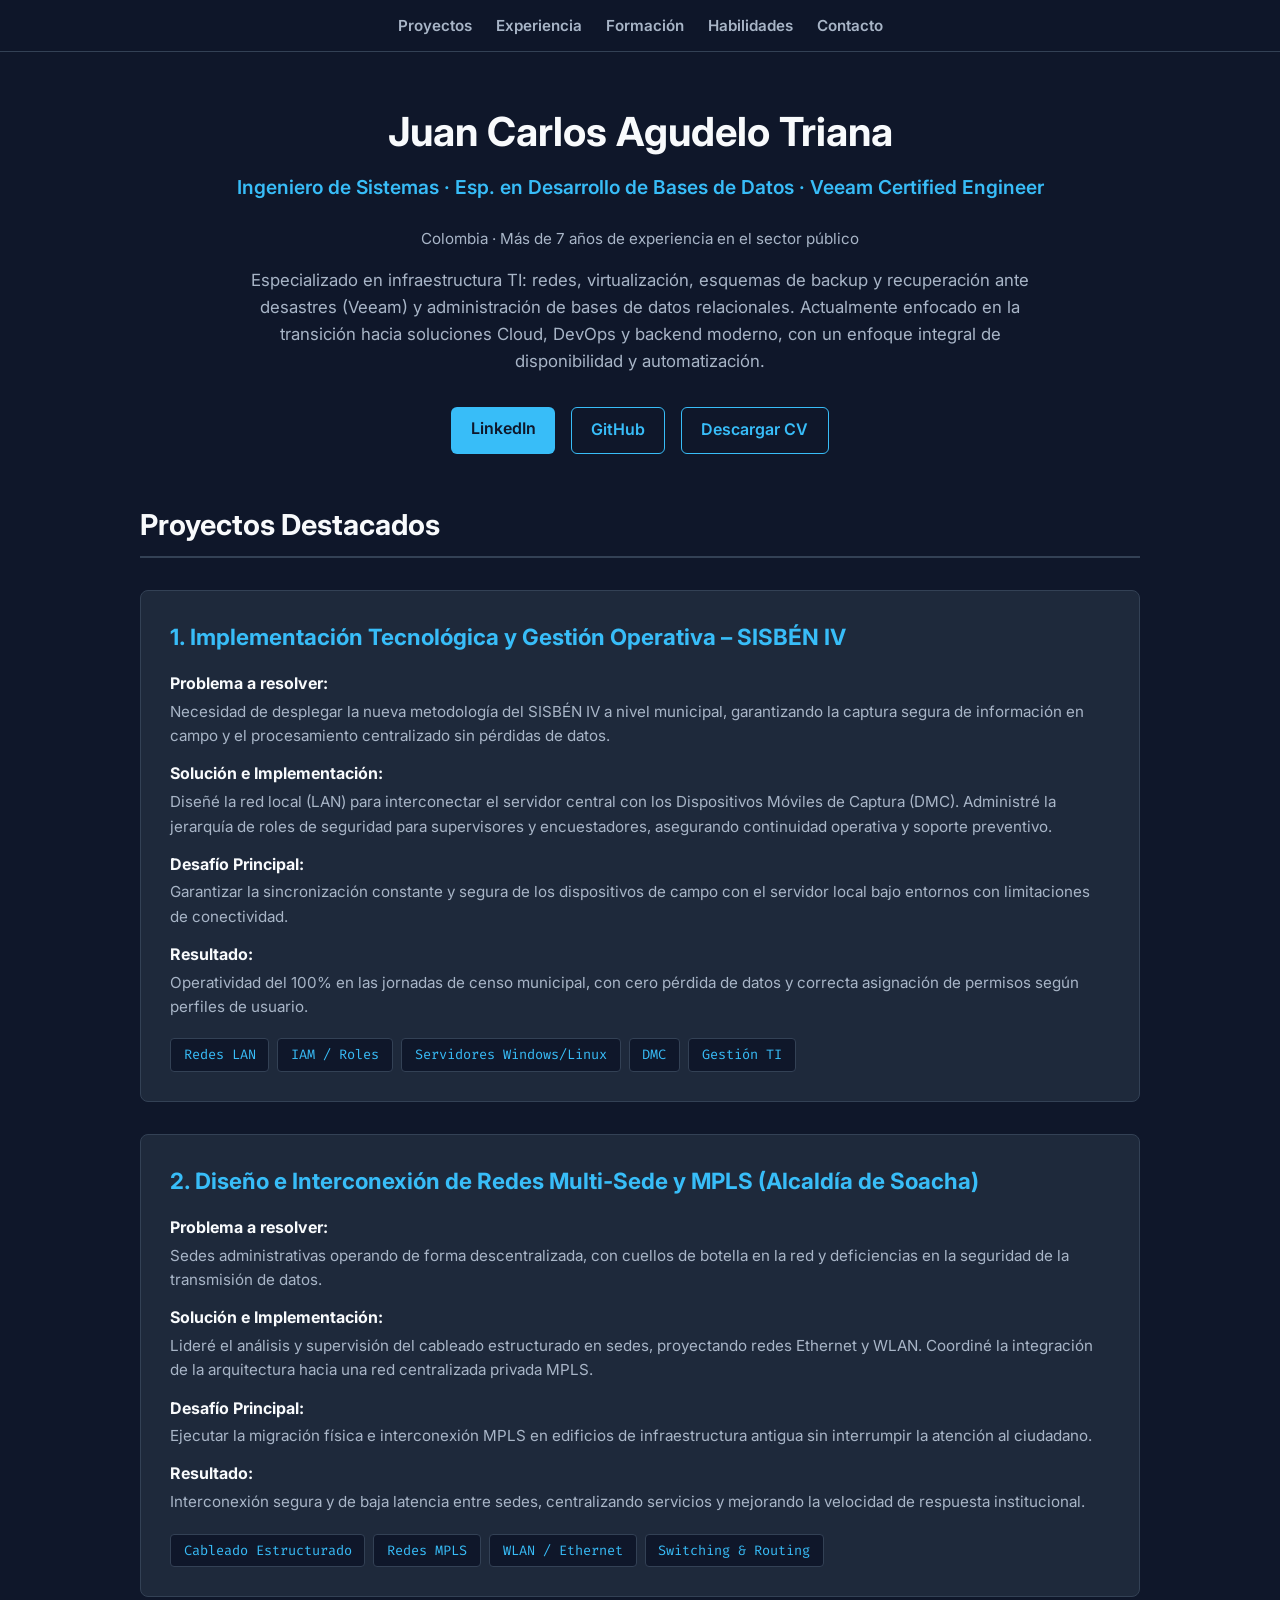
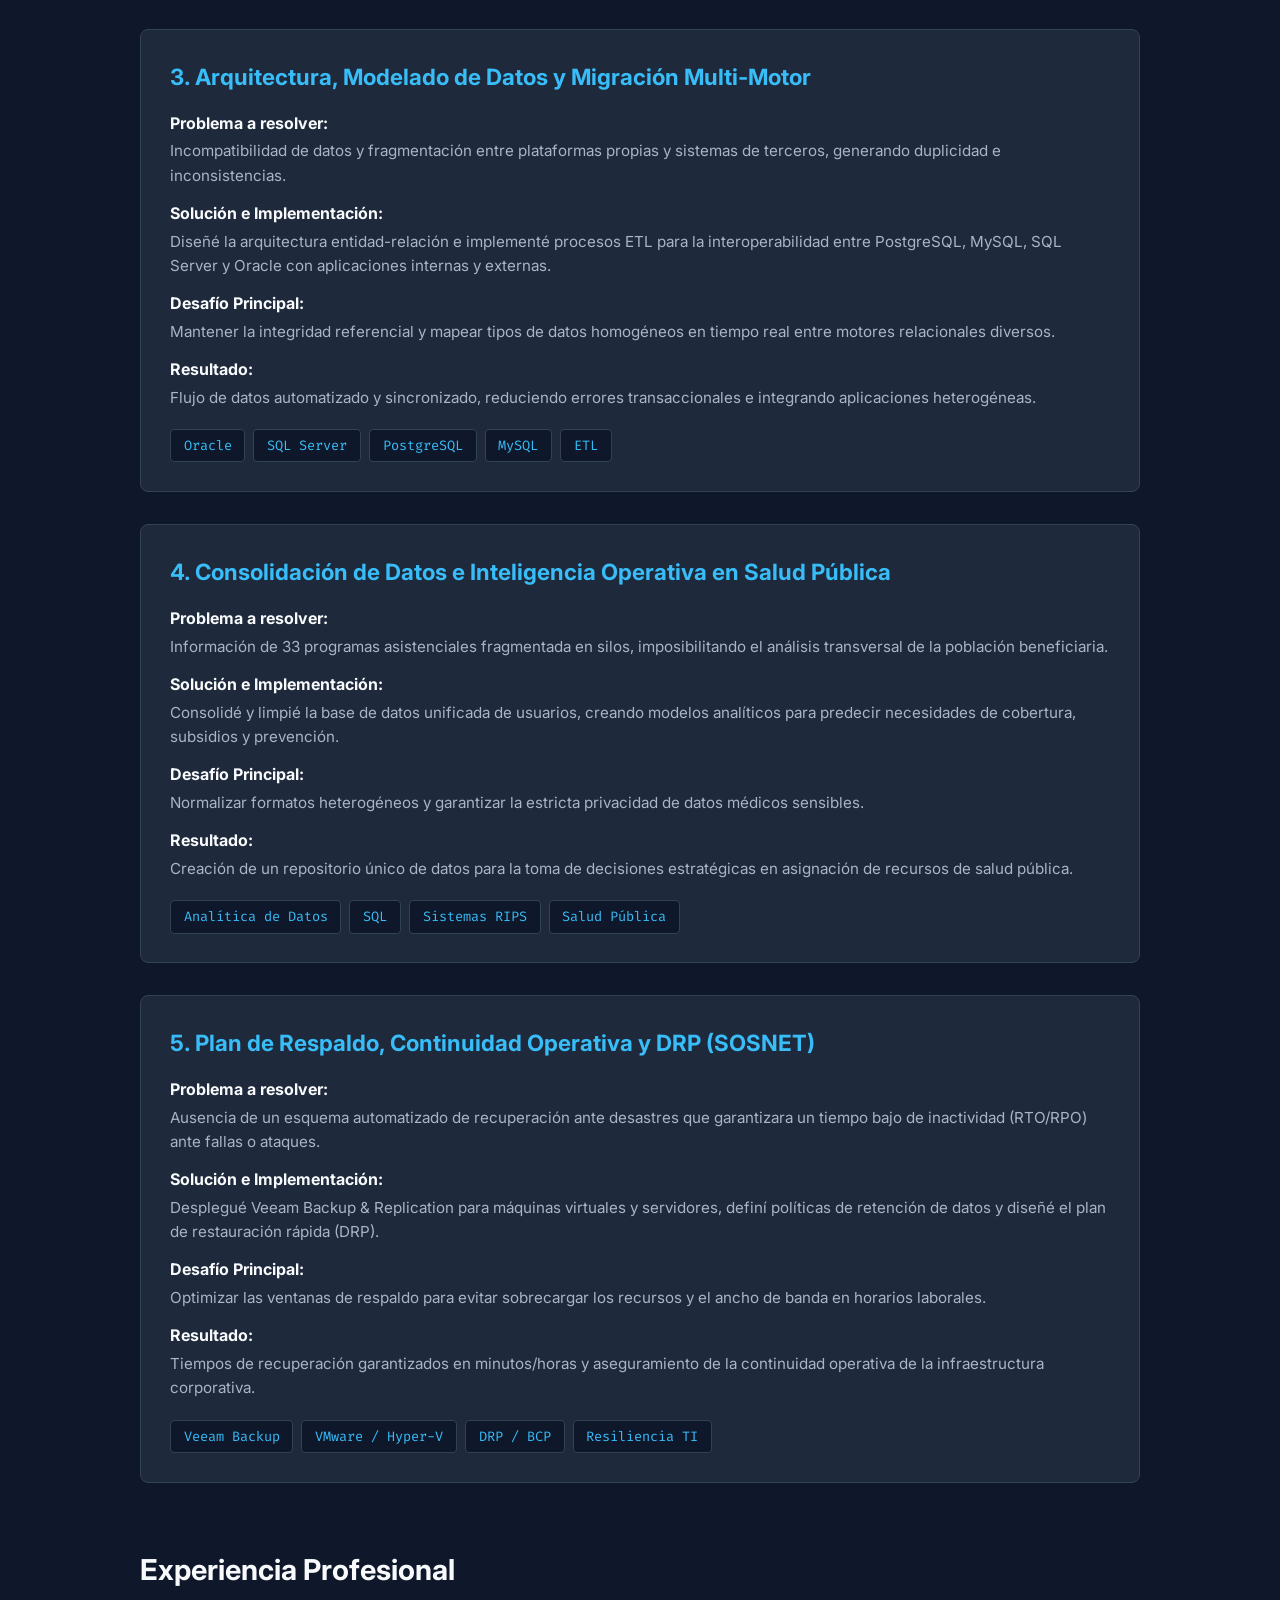
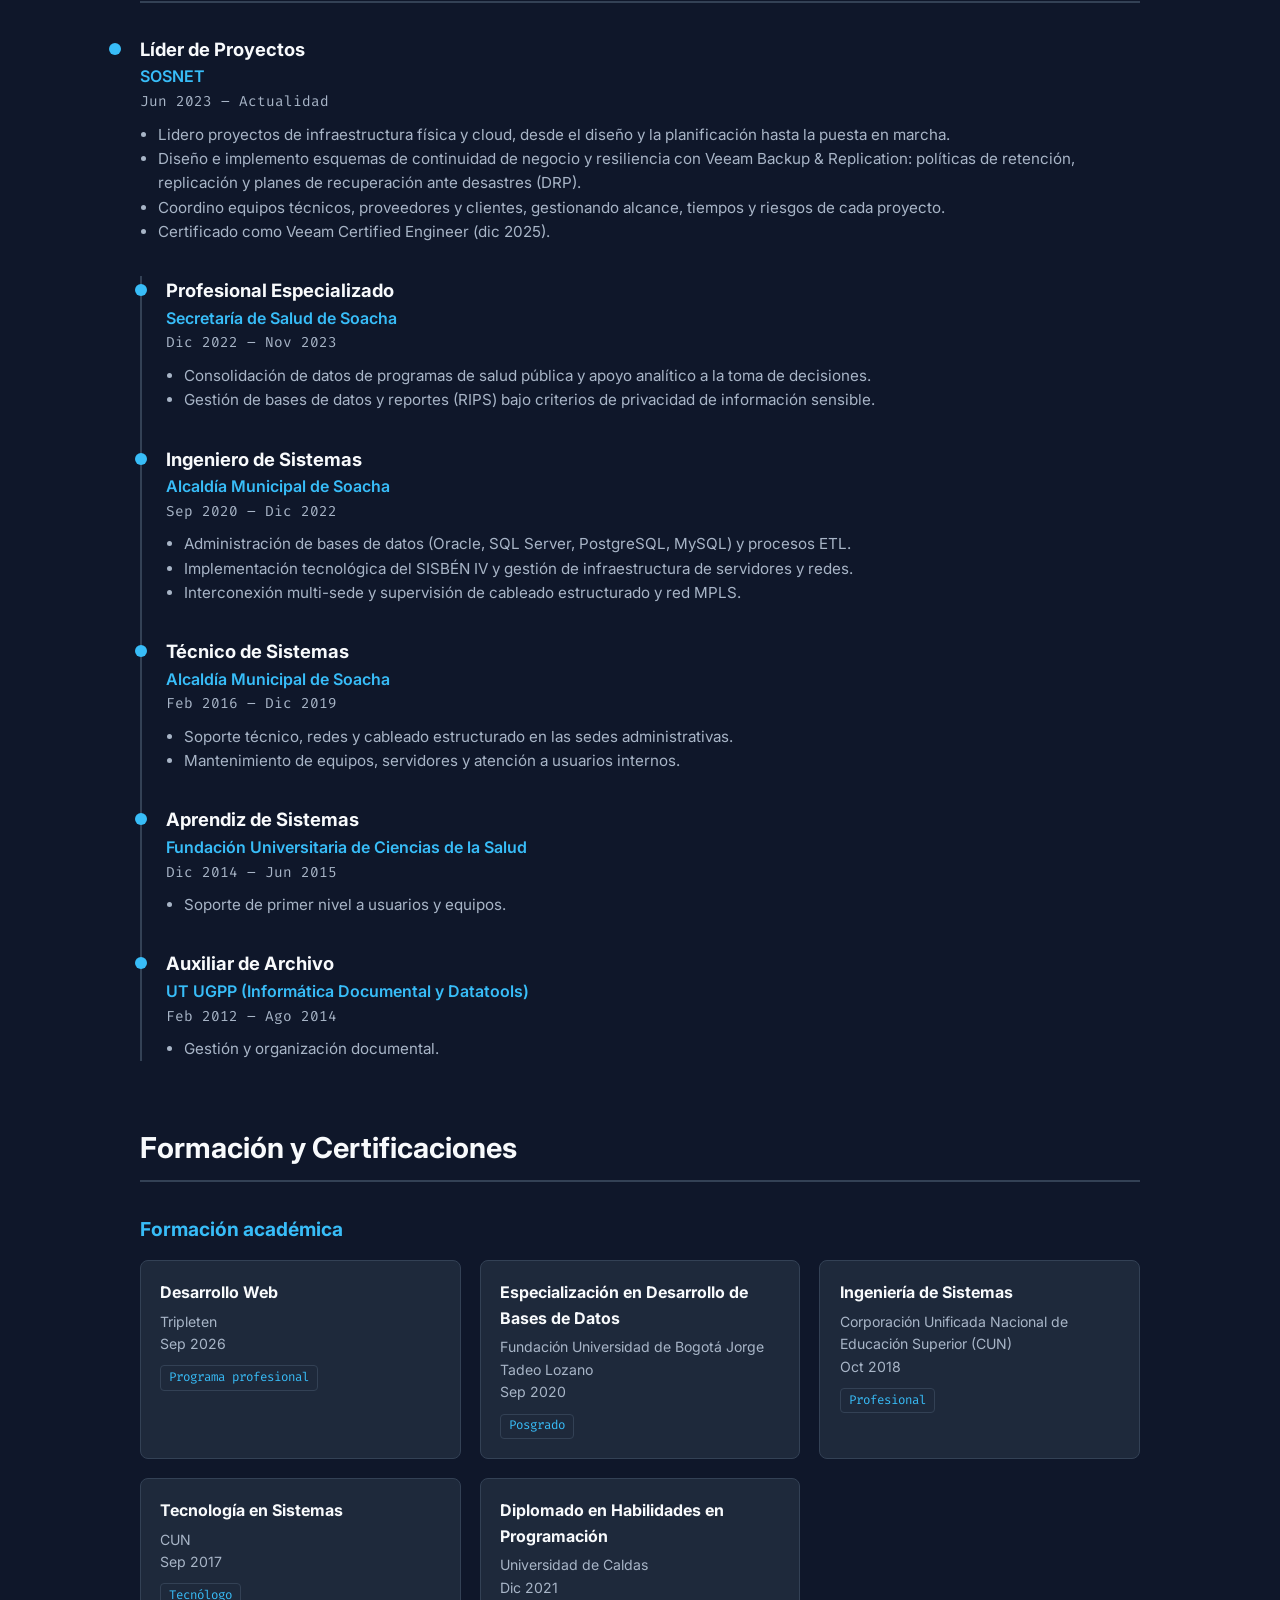
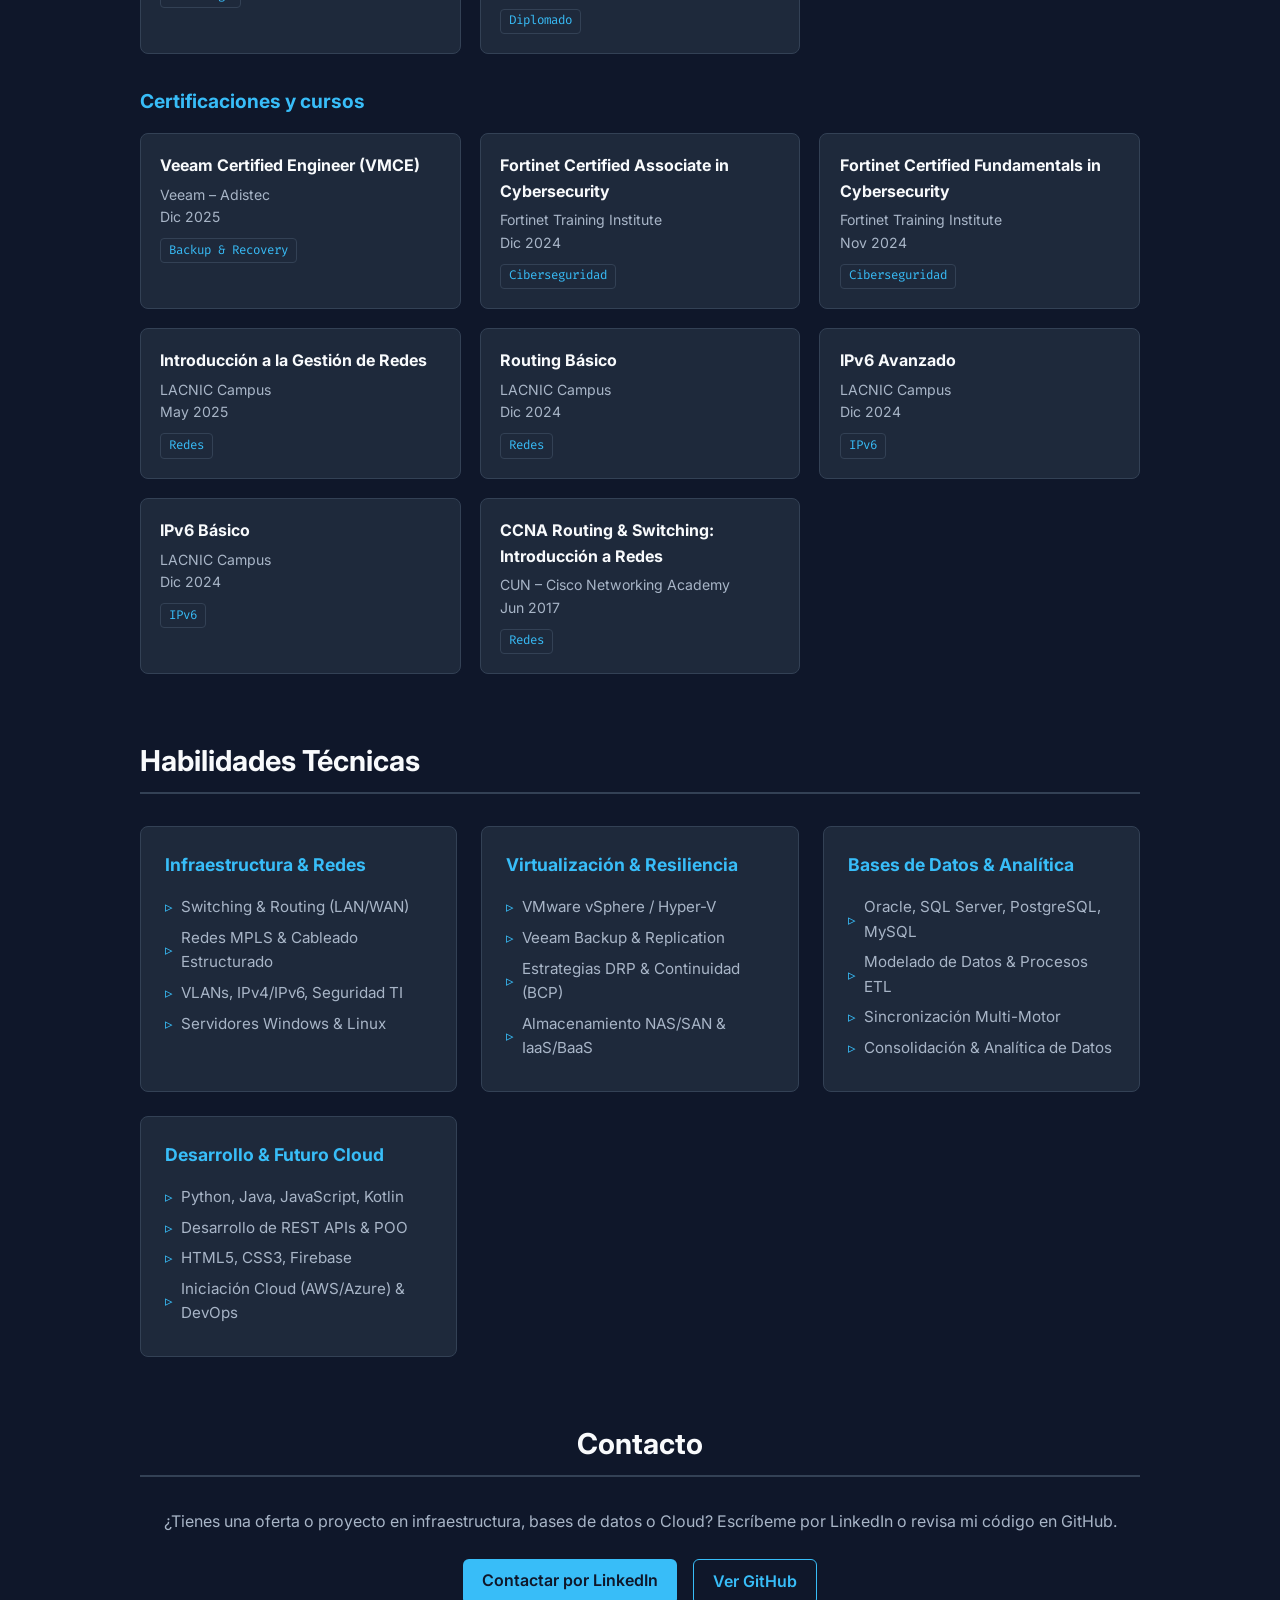
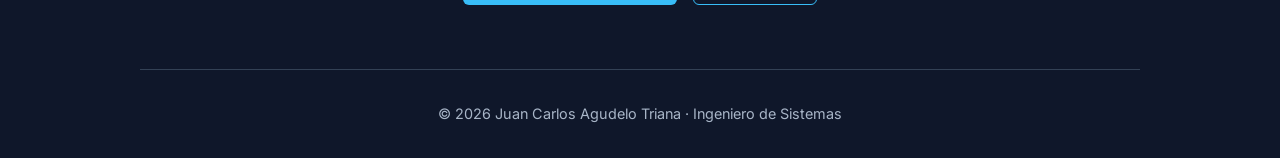
==== commit bd4f2e4e: "Update educational qualifications and certifications" ====
--- a/index.html
+++ b/index.html
@@ -206,7 +206,7 @@
         <section id="formacion">
             <h2>Formación y Certificaciones</h2>
             <h3 class="subhead">Formación académica</h3>
-            <div class="cards-grid"><div class="mini-card"><h3>Especialización en Desarrollo de Bases de Datos</h3><p class="meta">Fundación Universidad de Bogotá Jorge Tadeo Lozano<br>Sep 2020</p><span class="badge">Posgrado</span></div><div class="mini-card"><h3>Ingeniería de Sistemas</h3><p class="meta">Corporación Unificada Nacional de Educación Superior (CUN)<br>Oct 2018</p><span class="badge">Profesional</span></div><div class="mini-card"><h3>Tecnología en Sistemas</h3><p class="meta">CUN<br>Sep 2017</p><span class="badge">Tecnólogo</span></div><div class="mini-card"><h3>Diplomado en Habilidades en Programación</h3><p class="meta">Universidad de Caldas<br>Dic 2021</p><span class="badge">Diplomado</span></div></div>
+            <div class="cards-grid"><div class="mini-card"><h3>Desarrollo Web</h3><p class="meta">Tripleten<br>Sep 2026</p><span class="badge">Programa profesional</span></div><div class="mini-card"><h3>Especialización en Desarrollo de Bases de Datos</h3><p class="meta">Fundación Universidad de Bogotá Jorge Tadeo Lozano<br>Sep 2020</p><span class="badge">Posgrado</span></div><div class="mini-card"><h3>Ingeniería de Sistemas</h3><p class="meta">Corporación Unificada Nacional de Educación Superior (CUN)<br>Oct 2018</p><span class="badge">Profesional</span></div><div class="mini-card"><h3>Tecnología en Sistemas</h3><p class="meta">CUN<br>Sep 2017</p><span class="badge">Tecnólogo</span></div><div class="mini-card"><h3>Diplomado en Habilidades en Programación</h3><p class="meta">Universidad de Caldas<br>Dic 2021</p><span class="badge">Diplomado</span></div></div>
             <h3 class="subhead">Certificaciones y cursos</h3>
             <div class="cards-grid"><div class="mini-card"><h3>Veeam Certified Engineer (VMCE)</h3><p class="meta">Veeam – Adistec<br>Dic 2025</p><span class="badge">Backup & Recovery</span></div><div class="mini-card"><h3>Fortinet Certified Associate in Cybersecurity</h3><p class="meta">Fortinet Training Institute<br>Dic 2024</p><span class="badge">Ciberseguridad</span></div><div class="mini-card"><h3>Fortinet Certified Fundamentals in Cybersecurity</h3><p class="meta">Fortinet Training Institute<br>Nov 2024</p><span class="badge">Ciberseguridad</span></div><div class="mini-card"><h3>Introducción a la Gestión de Redes</h3><p class="meta">LACNIC Campus<br>May 2025</p><span class="badge">Redes</span></div><div class="mini-card"><h3>Routing Básico</h3><p class="meta">LACNIC Campus<br>Dic 2024</p><span class="badge">Redes</span></div><div class="mini-card"><h3>IPv6 Avanzado</h3><p class="meta">LACNIC Campus<br>Dic 2024</p><span class="badge">IPv6</span></div><div class="mini-card"><h3>IPv6 Básico</h3><p class="meta">LACNIC Campus<br>Dic 2024</p><span class="badge">IPv6</span></div><div class="mini-card"><h3>CCNA Routing & Switching: Introducción a Redes</h3><p class="meta">CUN – Cisco Networking Academy<br>Jun 2017</p><span class="badge">Redes</span></div></div>
         </section>
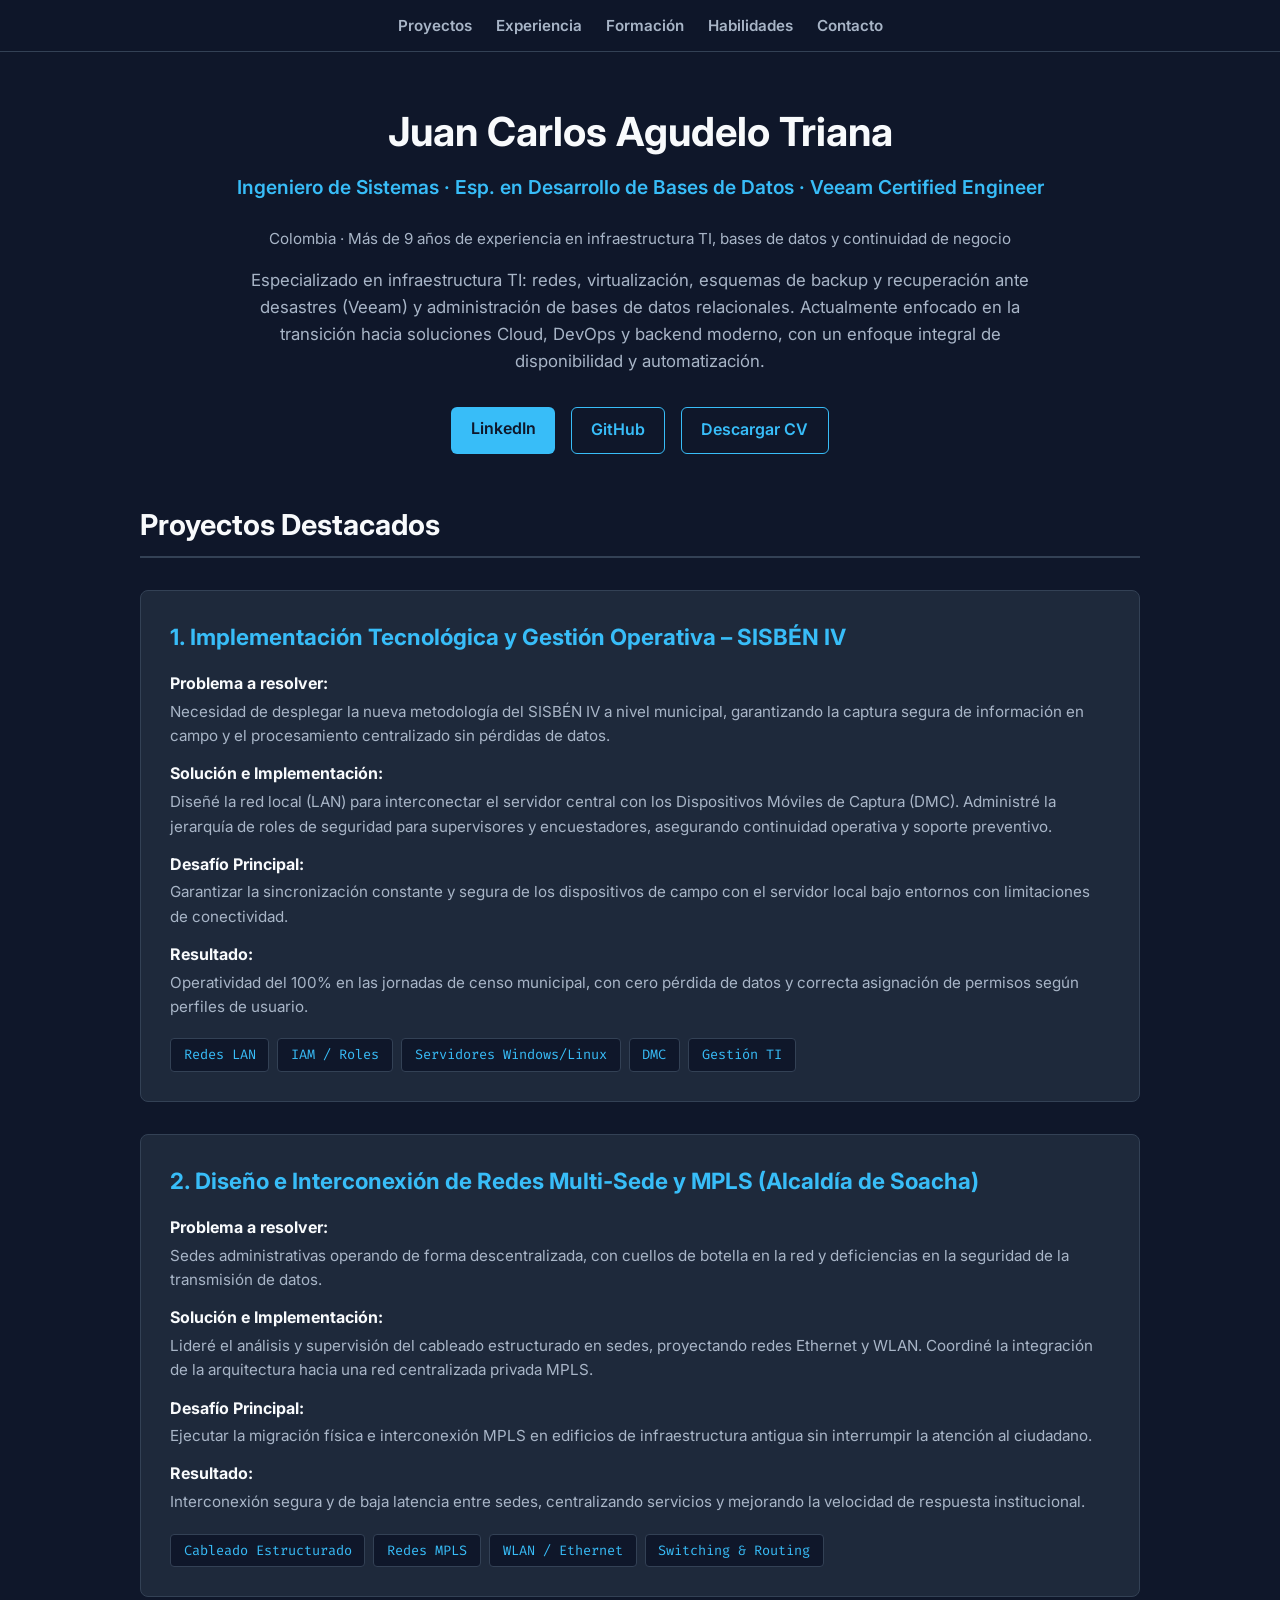
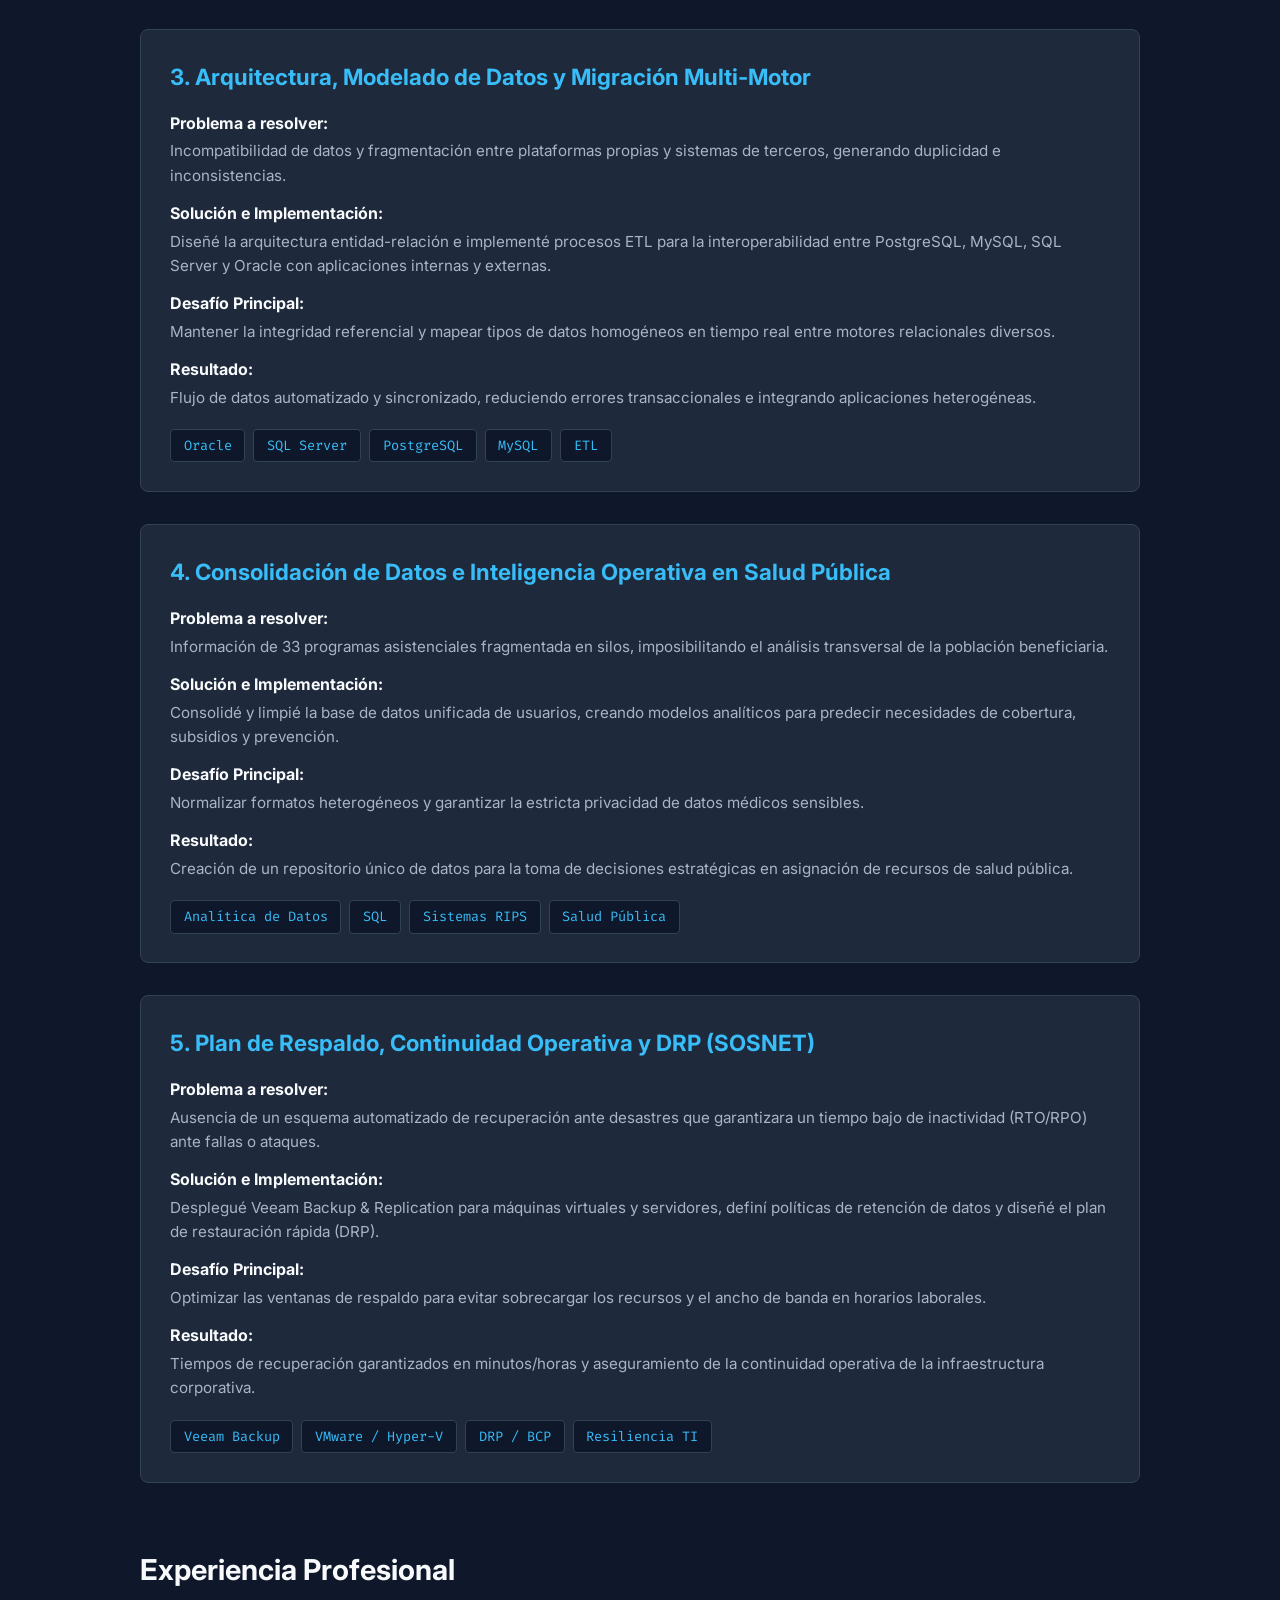
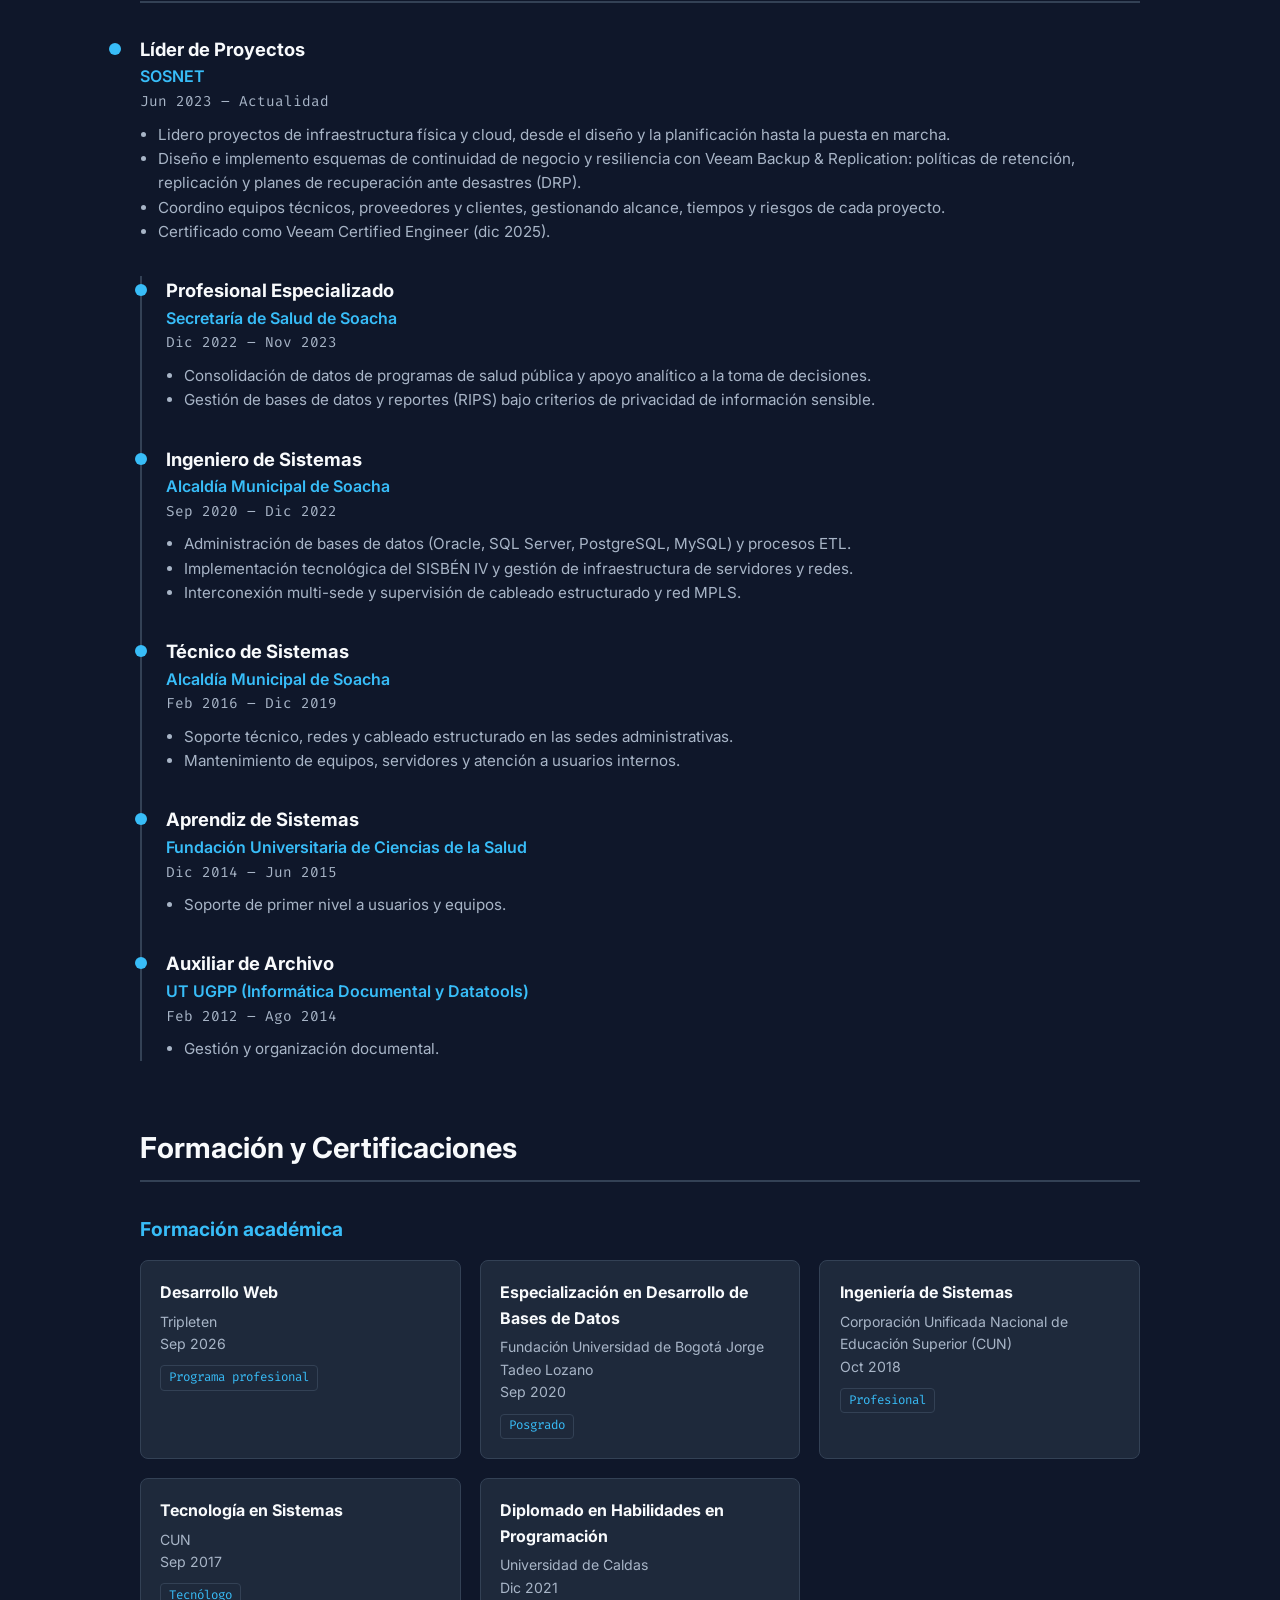
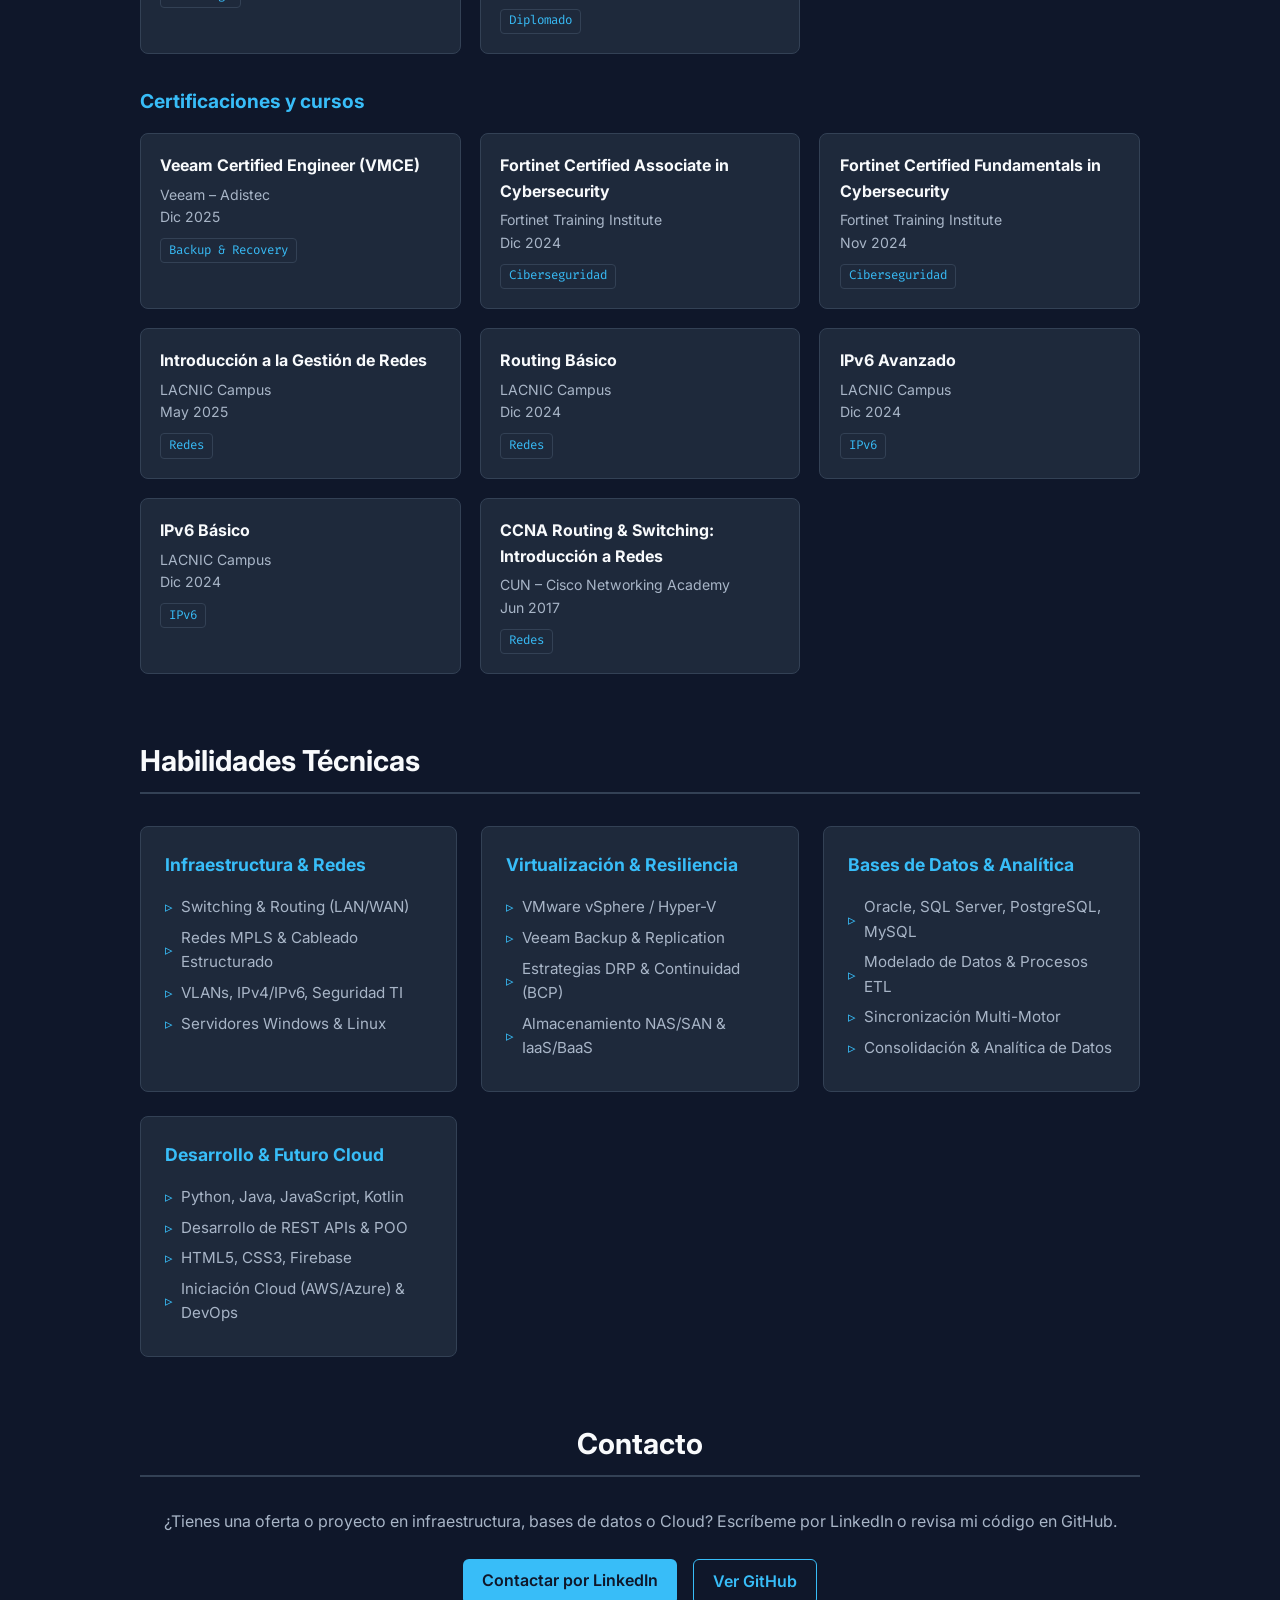
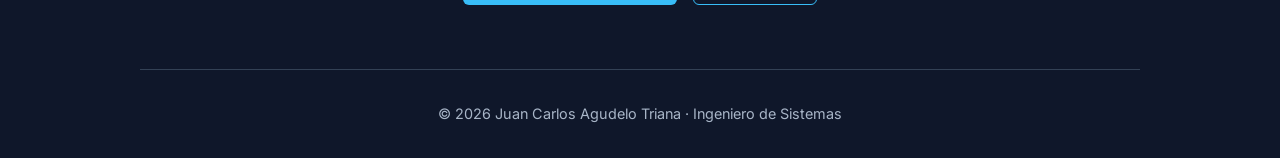
==== commit b259082d: "Update location experience in index.html Updated location description to reflect 9 years of experien" ====
--- a/index.html
+++ b/index.html
@@ -31,7 +31,7 @@
     <header>
         <h1>Juan Carlos Agudelo Triana</h1>
         <p class="subtitle">Ingeniero de Sistemas · Esp. en Desarrollo de Bases de Datos · Veeam Certified Engineer</p>
-        <p class="location">Colombia · Más de 7 años de experiencia en el sector público</p>
+        <p class="location">Colombia · Más de 9 años de experiencia en infraestructura TI, bases de datos y continuidad de negocio</p>
         <p class="bio-summary">
             Especializado en infraestructura TI: redes, virtualización, esquemas de backup y recuperación ante desastres (Veeam) y administración de bases de datos relacionales. Actualmente enfocado en la transición hacia soluciones Cloud, DevOps y backend moderno, con un enfoque integral de disponibilidad y automatización.
         </p>
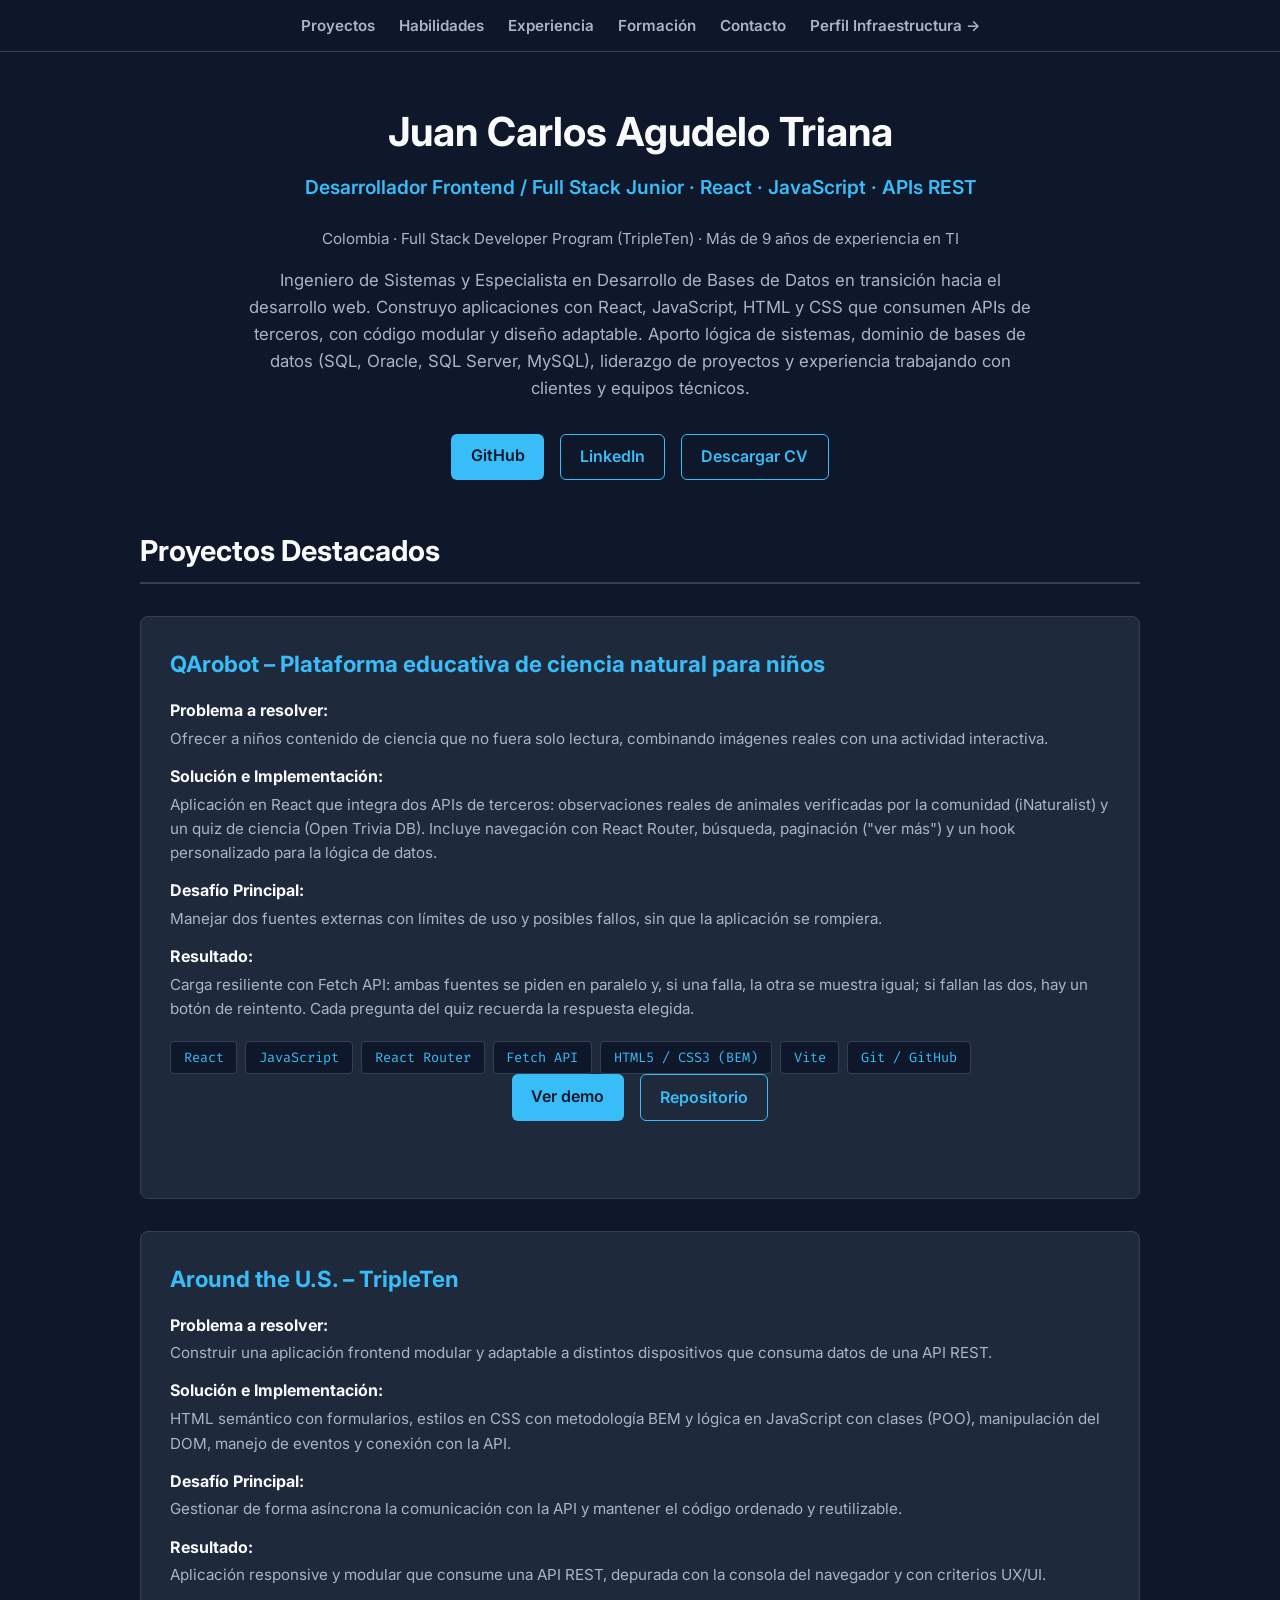
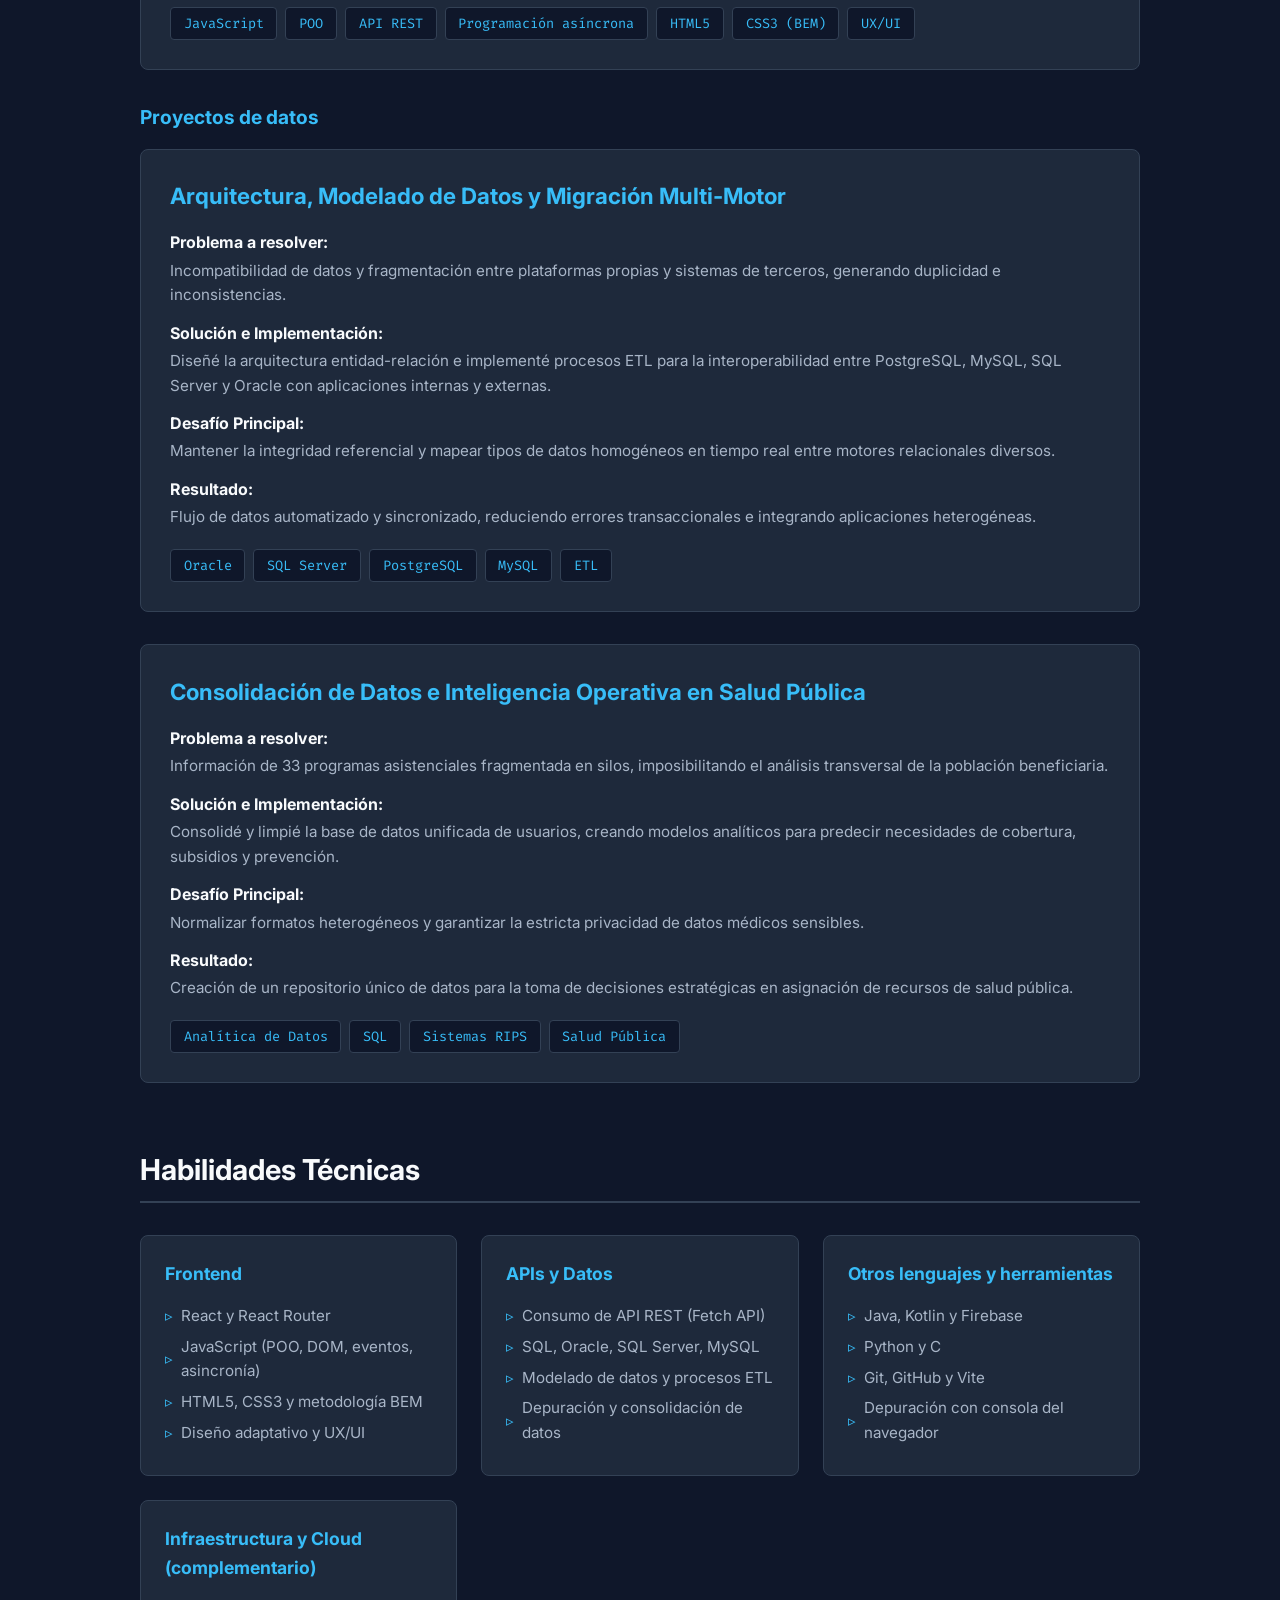
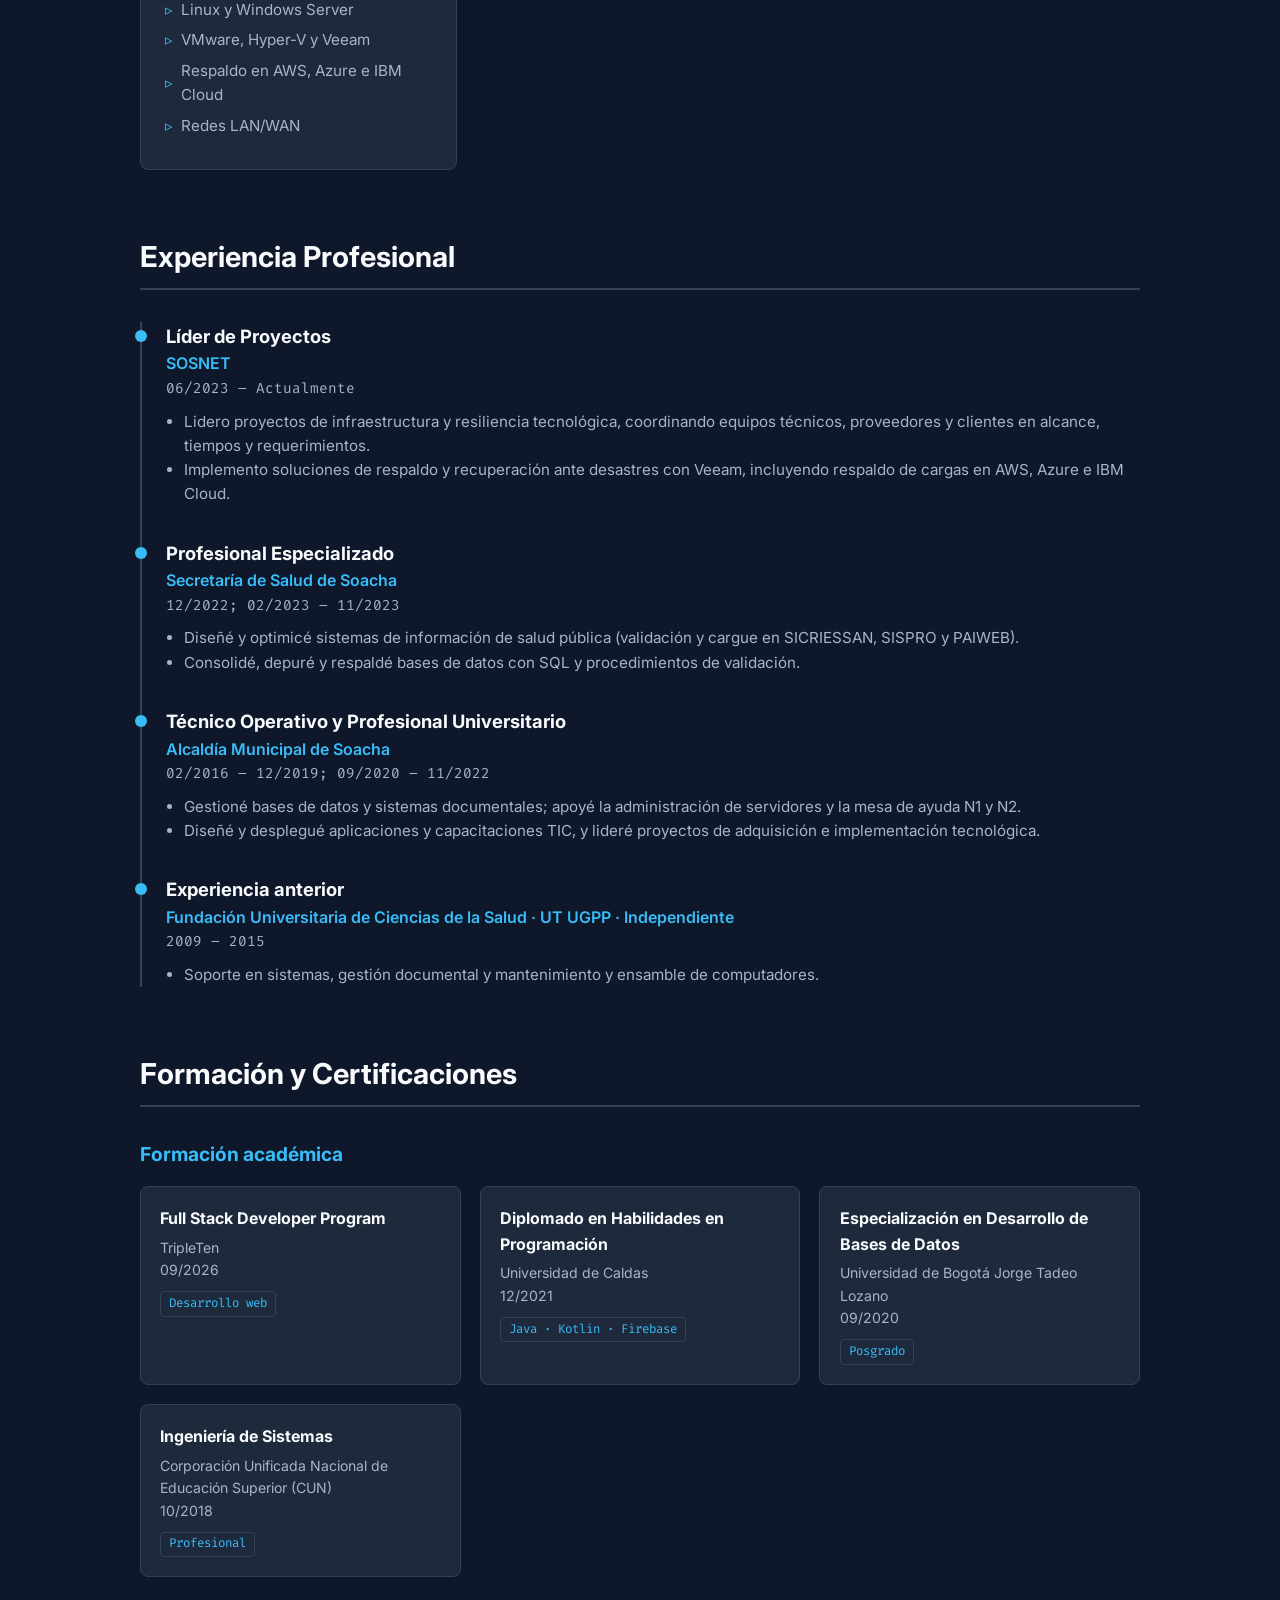
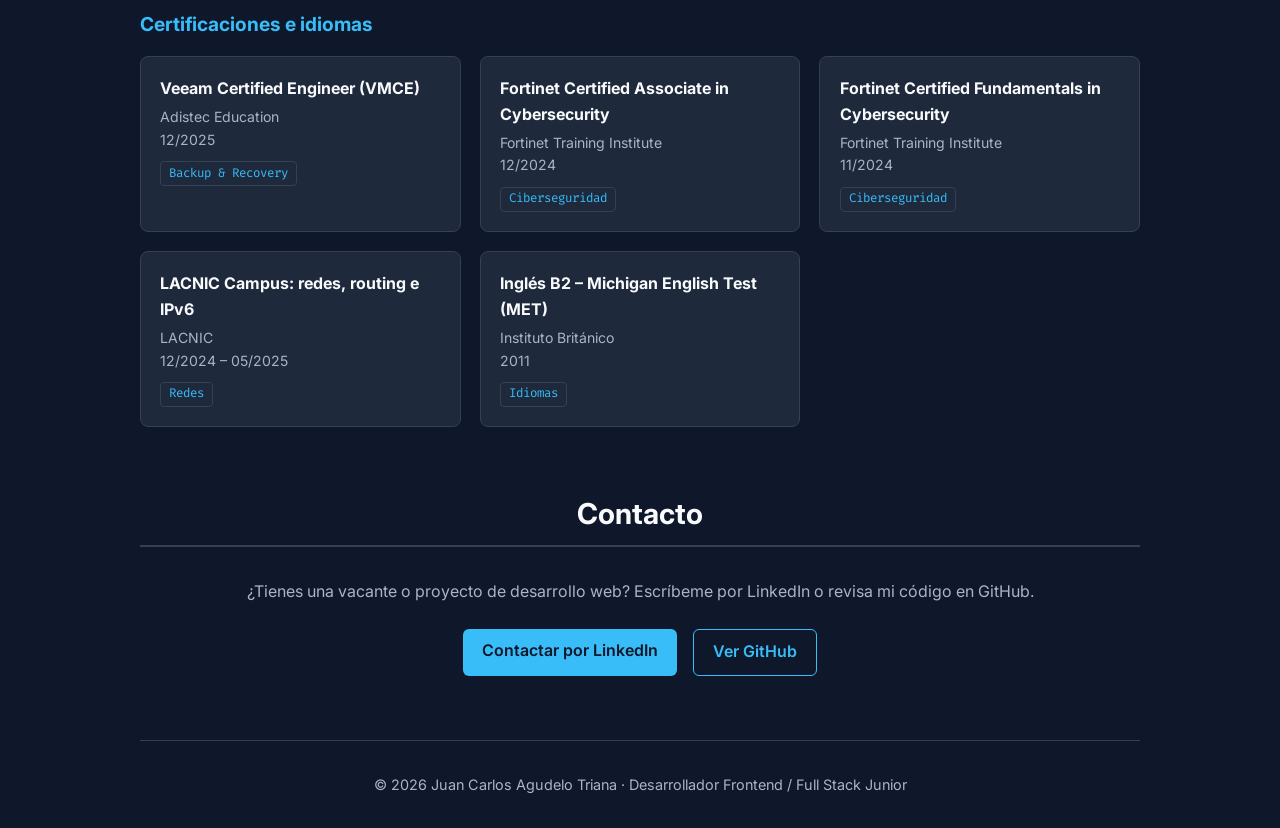
==== commit f5c9d0ec: "Update index.html Cambio de orientación de perfil a desarrollo web" ====
--- a/index.html
+++ b/index.html
@@ -3,13 +3,13 @@
 <head>
     <meta charset="UTF-8">
     <meta name="viewport" content="width=device-width, initial-scale=1.0">
-    <title>Juan Carlos Agudelo Triana | Ingeniero de Sistemas</title>
-    <meta name="description" content="Portafolio de Juan Carlos Agudelo Triana, Ingeniero de Sistemas y Especialista en Desarrollo de Bases de Datos. Infraestructura TI, redes, backup con Veeam, bases de datos y transición a Cloud/DevOps.">
+    <title>Juan Carlos Agudelo Triana | Desarrollador Frontend / Full Stack Junior</title>
+    <meta name="description" content="Portafolio de Juan Carlos Agudelo Triana, Desarrollador Frontend / Full Stack Junior con React, JavaScript, APIs REST y bases de datos. Ingeniero de Sistemas y Especialista en Desarrollo de Bases de Datos.">
     <meta name="author" content="Juan Carlos Agudelo Triana">
     <meta name="theme-color" content="#0f172a">
     <meta property="og:type" content="website">
-    <meta property="og:title" content="Juan Carlos Agudelo Triana | Ingeniero de Sistemas">
-    <meta property="og:description" content="Infraestructura TI, redes, bases de datos y resiliencia operativa (Veeam Certified Engineer).">
+    <meta property="og:title" content="Juan Carlos Agudelo Triana | Desarrollador Frontend / Full Stack Junior">
+    <meta property="og:description" content="React, JavaScript, APIs REST y bases de datos. Proyecto destacado: QArobot.">
     <link rel="icon" href="data:image/svg+xml,%3Csvg xmlns='http://www.w3.org/2000/svg' viewBox='0 0 64 64'%3E%3Crect width='64' height='64' rx='12' fill='%230f172a'/%3E%3Ctext x='32' y='42' font-family='monospace' font-size='28' font-weight='700' fill='%2338bdf8' text-anchor='middle'%3EJA%3C/text%3E%3C/svg%3E">
     <link rel="preconnect" href="https://fonts.googleapis.com">
     <link href="https://fonts.googleapis.com/css2?family=Inter:wght@300;400;600;700&family=Fira+Code:wght@400;600&display=swap" rel="stylesheet">
@@ -21,91 +21,58 @@
     <nav class="topnav" aria-label="Navegación principal">
         <ul>
             <li><a href="#proyectos">Proyectos</a></li>
+            <li><a href="#habilidades">Habilidades</a></li>
             <li><a href="#experiencia">Experiencia</a></li>
             <li><a href="#formacion">Formación</a></li>
-            <li><a href="#habilidades">Habilidades</a></li>
             <li><a href="#contacto">Contacto</a></li>
+            <li><a href="infraestructura.html">Perfil Infraestructura →</a></li>
         </ul>
     </nav>
 
     <header>
         <h1>Juan Carlos Agudelo Triana</h1>
-        <p class="subtitle">Ingeniero de Sistemas · Esp. en Desarrollo de Bases de Datos · Veeam Certified Engineer</p>
-        <p class="location">Colombia · Más de 9 años de experiencia en infraestructura TI, bases de datos y continuidad de negocio</p>
+        <p class="subtitle">Desarrollador Frontend / Full Stack Junior · React · JavaScript · APIs REST</p>
+        <p class="location">Colombia · Full Stack Developer Program (TripleTen) · Más de 9 años de experiencia en TI</p>
         <p class="bio-summary">
-            Especializado en infraestructura TI: redes, virtualización, esquemas de backup y recuperación ante desastres (Veeam) y administración de bases de datos relacionales. Actualmente enfocado en la transición hacia soluciones Cloud, DevOps y backend moderno, con un enfoque integral de disponibilidad y automatización.
+            Ingeniero de Sistemas y Especialista en Desarrollo de Bases de Datos en transición hacia el desarrollo web. Construyo aplicaciones con React, JavaScript, HTML y CSS que consumen APIs de terceros, con código modular y diseño adaptable. Aporto lógica de sistemas, dominio de bases de datos (SQL, Oracle, SQL Server, MySQL), liderazgo de proyectos y experiencia trabajando con clientes y equipos técnicos.
         </p>
         <div class="social-links">
-            <a href="https://www.linkedin.com/in/juan-carlos-agudelo-triana-115051198" target="_blank" rel="noopener noreferrer" class="btn">LinkedIn</a>
-            <a href="https://github.com/Jnox925" target="_blank" rel="noopener noreferrer" class="btn btn-outline">GitHub</a>
+            <a href="https://github.com/Jnox925" target="_blank" rel="noopener noreferrer" class="btn">GitHub</a>
+            <a href="https://www.linkedin.com/in/juan-carlos-agudelo-triana-115051198" target="_blank" rel="noopener noreferrer" class="btn btn-outline">LinkedIn</a>
             <!-- Agrega tu CV en PDF a esta carpeta con este nombre -->
-            <a href="Juan_Agudelo_CV.pdf" download class="btn btn-outline">Descargar CV</a>
+            <a href="Juan_Agudelo_CV_Desarrollo.pdf" download class="btn btn-outline">Descargar CV</a>
         </div>
     </header>
 
     <main>
-        <!-- SECCIÓN PROYECTOS -->
         <section id="proyectos">
             <h2>Proyectos Destacados</h2>
-
-            <!-- Proyecto 1 -->
             <div class="project-card">
-                <h3 class="project-title">1. Implementación Tecnológica y Gestión Operativa – SISBÉN IV</h3>
-                <div class="project-block">
-                    <strong>Problema a resolver:</strong>
-                    <p>Necesidad de desplegar la nueva metodología del SISBÉN IV a nivel municipal, garantizando la captura segura de información en campo y el procesamiento centralizado sin pérdidas de datos.</p>
-                </div>
-                <div class="project-block">
-                    <strong>Solución e Implementación:</strong>
-                    <p>Diseñé la red local (LAN) para interconectar el servidor central con los Dispositivos Móviles de Captura (DMC). Administré la jerarquía de roles de seguridad para supervisores y encuestadores, asegurando continuidad operativa y soporte preventivo.</p>
-                </div>
-                <div class="project-block">
-                    <strong>Desafío Principal:</strong>
-                    <p>Garantizar la sincronización constante y segura de los dispositivos de campo con el servidor local bajo entornos con limitaciones de conectividad.</p>
-                </div>
-                <div class="project-block">
-                    <strong>Resultado:</strong>
-                    <p>Operatividad del 100% en las jornadas de censo municipal, con cero pérdida de datos y correcta asignación de permisos según perfiles de usuario.</p>
-                </div>
-                <div class="tags">
-                    <span class="tag">Redes LAN</span>
-                    <span class="tag">IAM / Roles</span>
-                    <span class="tag">Servidores Windows/Linux</span>
-                    <span class="tag">DMC</span>
-                    <span class="tag">Gestión TI</span>
+                <h3 class="project-title">QArobot – Plataforma educativa de ciencia natural para niños</h3>
+                <div class="project-block"><strong>Problema a resolver:</strong><p>Ofrecer a niños contenido de ciencia que no fuera solo lectura, combinando imágenes reales con una actividad interactiva.</p></div>
+                <div class="project-block"><strong>Solución e Implementación:</strong><p>Aplicación en React que integra dos APIs de terceros: observaciones reales de animales verificadas por la comunidad (iNaturalist) y un quiz de ciencia (Open Trivia DB). Incluye navegación con React Router, búsqueda, paginación ("ver más") y un hook personalizado para la lógica de datos.</p></div>
+                <div class="project-block"><strong>Desafío Principal:</strong><p>Manejar dos fuentes externas con límites de uso y posibles fallos, sin que la aplicación se rompiera.</p></div>
+                <div class="project-block"><strong>Resultado:</strong><p>Carga resiliente con Fetch API: ambas fuentes se piden en paralelo y, si una falla, la otra se muestra igual; si fallan las dos, hay un botón de reintento. Cada pregunta del quiz recuerda la respuesta elegida.</p></div>
+                <div class="tags"><span class="tag">React</span><span class="tag">JavaScript</span><span class="tag">React Router</span><span class="tag">Fetch API</span><span class="tag">HTML5 / CSS3 (BEM)</span><span class="tag">Vite</span><span class="tag">Git / GitHub</span></div>
+                <div class="social-links project-links">
+                    <a href="https://bdnox.strangled.net/projects" target="_blank" rel="noopener noreferrer" class="btn">Ver demo</a>
+                    <a href="https://github.com/Jnox925/QArobot" target="_blank" rel="noopener noreferrer" class="btn btn-outline">Repositorio</a>
                 </div>
             </div>
 
-            <!-- Proyecto 2 -->
             <div class="project-card">
-                <h3 class="project-title">2. Diseño e Interconexión de Redes Multi-Sede y MPLS (Alcaldía de Soacha)</h3>
-                <div class="project-block">
-                    <strong>Problema a resolver:</strong>
-                    <p>Sedes administrativas operando de forma descentralizada, con cuellos de botella en la red y deficiencias en la seguridad de la transmisión de datos.</p>
-                </div>
-                <div class="project-block">
-                    <strong>Solución e Implementación:</strong>
-                    <p>Lideré el análisis y supervisión del cableado estructurado en sedes, proyectando redes Ethernet y WLAN. Coordiné la integración de la arquitectura hacia una red centralizada privada MPLS.</p>
-                </div>
-                <div class="project-block">
-                    <strong>Desafío Principal:</strong>
-                    <p>Ejecutar la migración física e interconexión MPLS en edificios de infraestructura antigua sin interrumpir la atención al ciudadano.</p>
-                </div>
-                <div class="project-block">
-                    <strong>Resultado:</strong>
-                    <p>Interconexión segura y de baja latencia entre sedes, centralizando servicios y mejorando la velocidad de respuesta institucional.</p>
-                </div>
-                <div class="tags">
-                    <span class="tag">Cableado Estructurado</span>
-                    <span class="tag">Redes MPLS</span>
-                    <span class="tag">WLAN / Ethernet</span>
-                    <span class="tag">Switching & Routing</span>
-                </div>
+                <h3 class="project-title">Around the U.S. – TripleTen</h3>
+                <div class="project-block"><strong>Problema a resolver:</strong><p>Construir una aplicación frontend modular y adaptable a distintos dispositivos que consuma datos de una API REST.</p></div>
+                <div class="project-block"><strong>Solución e Implementación:</strong><p>HTML semántico con formularios, estilos en CSS con metodología BEM y lógica en JavaScript con clases (POO), manipulación del DOM, manejo de eventos y conexión con la API.</p></div>
+                <div class="project-block"><strong>Desafío Principal:</strong><p>Gestionar de forma asíncrona la comunicación con la API y mantener el código ordenado y reutilizable.</p></div>
+                <div class="project-block"><strong>Resultado:</strong><p>Aplicación responsive y modular que consume una API REST, depurada con la consola del navegador y con criterios UX/UI.</p></div>
+                <div class="tags"><span class="tag">JavaScript</span><span class="tag">POO</span><span class="tag">API REST</span><span class="tag">Programación asíncrona</span><span class="tag">HTML5</span><span class="tag">CSS3 (BEM)</span><span class="tag">UX/UI</span></div>
+                <!-- Agregar aquí botones "Ver demo" y "Repositorio" cuando tengas los enlaces -->
             </div>
 
-            <!-- Proyecto 3 -->
+            <h3 class="subhead">Proyectos de datos</h3>
             <div class="project-card">
-                <h3 class="project-title">3. Arquitectura, Modelado de Datos y Migración Multi-Motor</h3>
+                <h3 class="project-title">Arquitectura, Modelado de Datos y Migración Multi-Motor</h3>
                 <div class="project-block">
                     <strong>Problema a resolver:</strong>
                     <p>Incompatibilidad de datos y fragmentación entre plataformas propias y sistemas de terceros, generando duplicidad e inconsistencias.</p>
@@ -131,9 +98,8 @@
                 </div>
             </div>
 
-            <!-- Proyecto 4 -->
             <div class="project-card">
-                <h3 class="project-title">4. Consolidación de Datos e Inteligencia Operativa en Salud Pública</h3>
+                <h3 class="project-title">Consolidación de Datos e Inteligencia Operativa en Salud Pública</h3>
                 <div class="project-block">
                     <strong>Problema a resolver:</strong>
                     <p>Información de 33 programas asistenciales fragmentada en silos, imposibilitando el análisis transversal de la población beneficiaria.</p>
@@ -157,106 +123,29 @@
                     <span class="tag">Salud Pública</span>
                 </div>
             </div>
+        </section>
 
-            <!-- Proyecto 5 -->
-            <div class="project-card">
-                <h3 class="project-title">5. Plan de Respaldo, Continuidad Operativa y DRP (SOSNET)</h3>
-                <div class="project-block">
-                    <strong>Problema a resolver:</strong>
-                    <p>Ausencia de un esquema automatizado de recuperación ante desastres que garantizara un tiempo bajo de inactividad (RTO/RPO) ante fallas o ataques.</p>
-                </div>
-                <div class="project-block">
-                    <strong>Solución e Implementación:</strong>
-                    <p>Desplegué Veeam Backup & Replication para máquinas virtuales y servidores, definí políticas de retención de datos y diseñé el plan de restauración rápida (DRP).</p>
-                </div>
-                <div class="project-block">
-                    <strong>Desafío Principal:</strong>
-                    <p>Optimizar las ventanas de respaldo para evitar sobrecargar los recursos y el ancho de banda en horarios laborales.</p>
-                </div>
-                <div class="project-block">
-                    <strong>Resultado:</strong>
-                    <p>Tiempos de recuperación garantizados en minutos/horas y aseguramiento de la continuidad operativa de la infraestructura corporativa.</p>
-                </div>
-                <div class="tags">
-                    <span class="tag">Veeam Backup</span>
-                    <span class="tag">VMware / Hyper-V</span>
-                    <span class="tag">DRP / BCP</span>
-                    <span class="tag">Resiliencia TI</span>
-                </div>
-            </div>
-
+        <section id="habilidades">
+            <h2>Habilidades Técnicas</h2>
+            <div class="skills-grid"><div class="skill-category"><h3>Frontend</h3><ul><li>React y React Router</li><li>JavaScript (POO, DOM, eventos, asincronía)</li><li>HTML5, CSS3 y metodología BEM</li><li>Diseño adaptativo y UX/UI</li></ul></div><div class="skill-category"><h3>APIs y Datos</h3><ul><li>Consumo de API REST (Fetch API)</li><li>SQL, Oracle, SQL Server, MySQL</li><li>Modelado de datos y procesos ETL</li><li>Depuración y consolidación de datos</li></ul></div><div class="skill-category"><h3>Otros lenguajes y herramientas</h3><ul><li>Java, Kotlin y Firebase</li><li>Python y C</li><li>Git, GitHub y Vite</li><li>Depuración con consola del navegador</li></ul></div><div class="skill-category"><h3>Infraestructura y Cloud (complementario)</h3><ul><li>Linux y Windows Server</li><li>VMware, Hyper-V y Veeam</li><li>Respaldo en AWS, Azure e IBM Cloud</li><li>Redes LAN/WAN</li></ul></div></div>
         </section>
 
         <section id="experiencia">
             <h2>Experiencia Profesional</h2>
-            <div class="job">
-    <h3>Líder de Proyectos</h3>
-    <p class="org">SOSNET</p>
-    <p class="period">Jun 2023 – Actualidad</p>
-    <ul>
-        <li>Lidero proyectos de infraestructura física y cloud, desde el diseño y la planificación hasta la puesta en marcha.</li>
-        <li>Diseño e implemento esquemas de continuidad de negocio y resiliencia con Veeam Backup &amp; Replication: políticas de retención, replicación y planes de recuperación ante desastres (DRP).</li>
-        <li>Coordino equipos técnicos, proveedores y clientes, gestionando alcance, tiempos y riesgos de cada proyecto.</li>
-        <li>Certificado como Veeam Certified Engineer (dic 2025).</li>
-    </ul>
-</div>
-            <div class="timeline"><div class="job"><h3>Profesional Especializado</h3><p class="org">Secretaría de Salud de Soacha</p><p class="period">Dic 2022 – Nov 2023</p><ul><li>Consolidación de datos de programas de salud pública y apoyo analítico a la toma de decisiones.</li><li>Gestión de bases de datos y reportes (RIPS) bajo criterios de privacidad de información sensible.</li></ul></div><div class="job"><h3>Ingeniero de Sistemas</h3><p class="org">Alcaldía Municipal de Soacha</p><p class="period">Sep 2020 – Dic 2022</p><ul><li>Administración de bases de datos (Oracle, SQL Server, PostgreSQL, MySQL) y procesos ETL.</li><li>Implementación tecnológica del SISBÉN IV y gestión de infraestructura de servidores y redes.</li><li>Interconexión multi-sede y supervisión de cableado estructurado y red MPLS.</li></ul></div><div class="job"><h3>Técnico de Sistemas</h3><p class="org">Alcaldía Municipal de Soacha</p><p class="period">Feb 2016 – Dic 2019</p><ul><li>Soporte técnico, redes y cableado estructurado en las sedes administrativas.</li><li>Mantenimiento de equipos, servidores y atención a usuarios internos.</li></ul></div><div class="job"><h3>Aprendiz de Sistemas</h3><p class="org">Fundación Universitaria de Ciencias de la Salud</p><p class="period">Dic 2014 – Jun 2015</p><ul><li>Soporte de primer nivel a usuarios y equipos.</li></ul></div><div class="job"><h3>Auxiliar de Archivo</h3><p class="org">UT UGPP (Informática Documental y Datatools)</p><p class="period">Feb 2012 – Ago 2014</p><ul><li>Gestión y organización documental.</li></ul></div></div>
+            <div class="timeline"><div class="job"><h3>Líder de Proyectos</h3><p class="org">SOSNET</p><p class="period">06/2023 – Actualmente</p><ul><li>Lidero proyectos de infraestructura y resiliencia tecnológica, coordinando equipos técnicos, proveedores y clientes en alcance, tiempos y requerimientos.</li><li>Implemento soluciones de respaldo y recuperación ante desastres con Veeam, incluyendo respaldo de cargas en AWS, Azure e IBM Cloud.</li></ul></div><div class="job"><h3>Profesional Especializado</h3><p class="org">Secretaría de Salud de Soacha</p><p class="period">12/2022; 02/2023 – 11/2023</p><ul><li>Diseñé y optimicé sistemas de información de salud pública (validación y cargue en SICRIESSAN, SISPRO y PAIWEB).</li><li>Consolidé, depuré y respaldé bases de datos con SQL y procedimientos de validación.</li></ul></div><div class="job"><h3>Técnico Operativo y Profesional Universitario</h3><p class="org">Alcaldía Municipal de Soacha</p><p class="period">02/2016 – 12/2019; 09/2020 – 11/2022</p><ul><li>Gestioné bases de datos y sistemas documentales; apoyé la administración de servidores y la mesa de ayuda N1 y N2.</li><li>Diseñé y desplegué aplicaciones y capacitaciones TIC, y lideré proyectos de adquisición e implementación tecnológica.</li></ul></div><div class="job"><h3>Experiencia anterior</h3><p class="org">Fundación Universitaria de Ciencias de la Salud · UT UGPP · Independiente</p><p class="period">2009 – 2015</p><ul><li>Soporte en sistemas, gestión documental y mantenimiento y ensamble de computadores.</li></ul></div></div>
         </section>
 
         <section id="formacion">
             <h2>Formación y Certificaciones</h2>
             <h3 class="subhead">Formación académica</h3>
-            <div class="cards-grid"><div class="mini-card"><h3>Desarrollo Web</h3><p class="meta">Tripleten<br>Sep 2026</p><span class="badge">Programa profesional</span></div><div class="mini-card"><h3>Especialización en Desarrollo de Bases de Datos</h3><p class="meta">Fundación Universidad de Bogotá Jorge Tadeo Lozano<br>Sep 2020</p><span class="badge">Posgrado</span></div><div class="mini-card"><h3>Ingeniería de Sistemas</h3><p class="meta">Corporación Unificada Nacional de Educación Superior (CUN)<br>Oct 2018</p><span class="badge">Profesional</span></div><div class="mini-card"><h3>Tecnología en Sistemas</h3><p class="meta">CUN<br>Sep 2017</p><span class="badge">Tecnólogo</span></div><div class="mini-card"><h3>Diplomado en Habilidades en Programación</h3><p class="meta">Universidad de Caldas<br>Dic 2021</p><span class="badge">Diplomado</span></div></div>
-            <h3 class="subhead">Certificaciones y cursos</h3>
-            <div class="cards-grid"><div class="mini-card"><h3>Veeam Certified Engineer (VMCE)</h3><p class="meta">Veeam – Adistec<br>Dic 2025</p><span class="badge">Backup & Recovery</span></div><div class="mini-card"><h3>Fortinet Certified Associate in Cybersecurity</h3><p class="meta">Fortinet Training Institute<br>Dic 2024</p><span class="badge">Ciberseguridad</span></div><div class="mini-card"><h3>Fortinet Certified Fundamentals in Cybersecurity</h3><p class="meta">Fortinet Training Institute<br>Nov 2024</p><span class="badge">Ciberseguridad</span></div><div class="mini-card"><h3>Introducción a la Gestión de Redes</h3><p class="meta">LACNIC Campus<br>May 2025</p><span class="badge">Redes</span></div><div class="mini-card"><h3>Routing Básico</h3><p class="meta">LACNIC Campus<br>Dic 2024</p><span class="badge">Redes</span></div><div class="mini-card"><h3>IPv6 Avanzado</h3><p class="meta">LACNIC Campus<br>Dic 2024</p><span class="badge">IPv6</span></div><div class="mini-card"><h3>IPv6 Básico</h3><p class="meta">LACNIC Campus<br>Dic 2024</p><span class="badge">IPv6</span></div><div class="mini-card"><h3>CCNA Routing & Switching: Introducción a Redes</h3><p class="meta">CUN – Cisco Networking Academy<br>Jun 2017</p><span class="badge">Redes</span></div></div>
-        </section>
-
-        <!-- SECCIÓN HABILIDADES -->
-        <section id="habilidades">
-            <h2>Habilidades Técnicas</h2>
-            <div class="skills-grid">
-                <div class="skill-category">
-                    <h3>Infraestructura & Redes</h3>
-                    <ul>
-                        <li>Switching & Routing (LAN/WAN)</li>
-                        <li>Redes MPLS & Cableado Estructurado</li>
-                        <li>VLANs, IPv4/IPv6, Seguridad TI</li>
-                        <li>Servidores Windows & Linux</li>
-                    </ul>
-                </div>
-                <div class="skill-category">
-                    <h3>Virtualización & Resiliencia</h3>
-                    <ul>
-                        <li>VMware vSphere / Hyper-V</li>
-                        <li>Veeam Backup & Replication</li>
-                        <li>Estrategias DRP & Continuidad (BCP)</li>
-                        <li>Almacenamiento NAS/SAN & IaaS/BaaS</li>
-                    </ul>
-                </div>
-                <div class="skill-category">
-                    <h3>Bases de Datos & Analítica</h3>
-                    <ul>
-                        <li>Oracle, SQL Server, PostgreSQL, MySQL</li>
-                        <li>Modelado de Datos & Procesos ETL</li>
-                        <li>Sincronización Multi-Motor</li>
-                        <li>Consolidación & Analítica de Datos</li>
-                    </ul>
-                </div>
-                <div class="skill-category">
-                    <h3>Desarrollo & Futuro Cloud</h3>
-                    <ul>
-                        <li>Python, Java, JavaScript, Kotlin</li>
-                        <li>Desarrollo de REST APIs & POO</li>
-                        <li>HTML5, CSS3, Firebase</li>
-                        <li>Iniciación Cloud (AWS/Azure) & DevOps</li>
-                    </ul>
-                </div>
-            </div>
+            <div class="cards-grid"><div class="mini-card"><h3>Full Stack Developer Program</h3><p class="meta">TripleTen<br>09/2026</p><span class="badge">Desarrollo web</span></div><div class="mini-card"><h3>Diplomado en Habilidades en Programación</h3><p class="meta">Universidad de Caldas<br>12/2021</p><span class="badge">Java · Kotlin · Firebase</span></div><div class="mini-card"><h3>Especialización en Desarrollo de Bases de Datos</h3><p class="meta">Universidad de Bogotá Jorge Tadeo Lozano<br>09/2020</p><span class="badge">Posgrado</span></div><div class="mini-card"><h3>Ingeniería de Sistemas</h3><p class="meta">Corporación Unificada Nacional de Educación Superior (CUN)<br>10/2018</p><span class="badge">Profesional</span></div></div>
+            <h3 class="subhead">Certificaciones e idiomas</h3>
+            <div class="cards-grid"><div class="mini-card"><h3>Veeam Certified Engineer (VMCE)</h3><p class="meta">Adistec Education<br>12/2025</p><span class="badge">Backup & Recovery</span></div><div class="mini-card"><h3>Fortinet Certified Associate in Cybersecurity</h3><p class="meta">Fortinet Training Institute<br>12/2024</p><span class="badge">Ciberseguridad</span></div><div class="mini-card"><h3>Fortinet Certified Fundamentals in Cybersecurity</h3><p class="meta">Fortinet Training Institute<br>11/2024</p><span class="badge">Ciberseguridad</span></div><div class="mini-card"><h3>LACNIC Campus: redes, routing e IPv6</h3><p class="meta">LACNIC<br>12/2024 – 05/2025</p><span class="badge">Redes</span></div><div class="mini-card"><h3>Inglés B2 – Michigan English Test (MET)</h3><p class="meta">Instituto Británico<br>2011</p><span class="badge">Idiomas</span></div></div>
         </section>
 
         <section id="contacto" class="contact">
             <h2>Contacto</h2>
-            <p>¿Tienes una oferta o proyecto en infraestructura, bases de datos o Cloud? Escríbeme por LinkedIn o revisa mi código en GitHub.</p>
+            <p>¿Tienes una vacante o proyecto de desarrollo web? Escríbeme por LinkedIn o revisa mi código en GitHub.</p>
             <div class="social-links">
                 <a href="https://www.linkedin.com/in/juan-carlos-agudelo-triana-115051198" target="_blank" rel="noopener noreferrer" class="btn">Contactar por LinkedIn</a>
                 <a href="https://github.com/Jnox925" target="_blank" rel="noopener noreferrer" class="btn btn-outline">Ver GitHub</a>
@@ -265,7 +154,7 @@
     </main>
 
     <footer>
-        <p>&copy; 2026 Juan Carlos Agudelo Triana · Ingeniero de Sistemas</p>
+        <p>&copy; 2026 Juan Carlos Agudelo Triana · Desarrollador Frontend / Full Stack Junior</p>
     </footer>
 </body>
 </html>
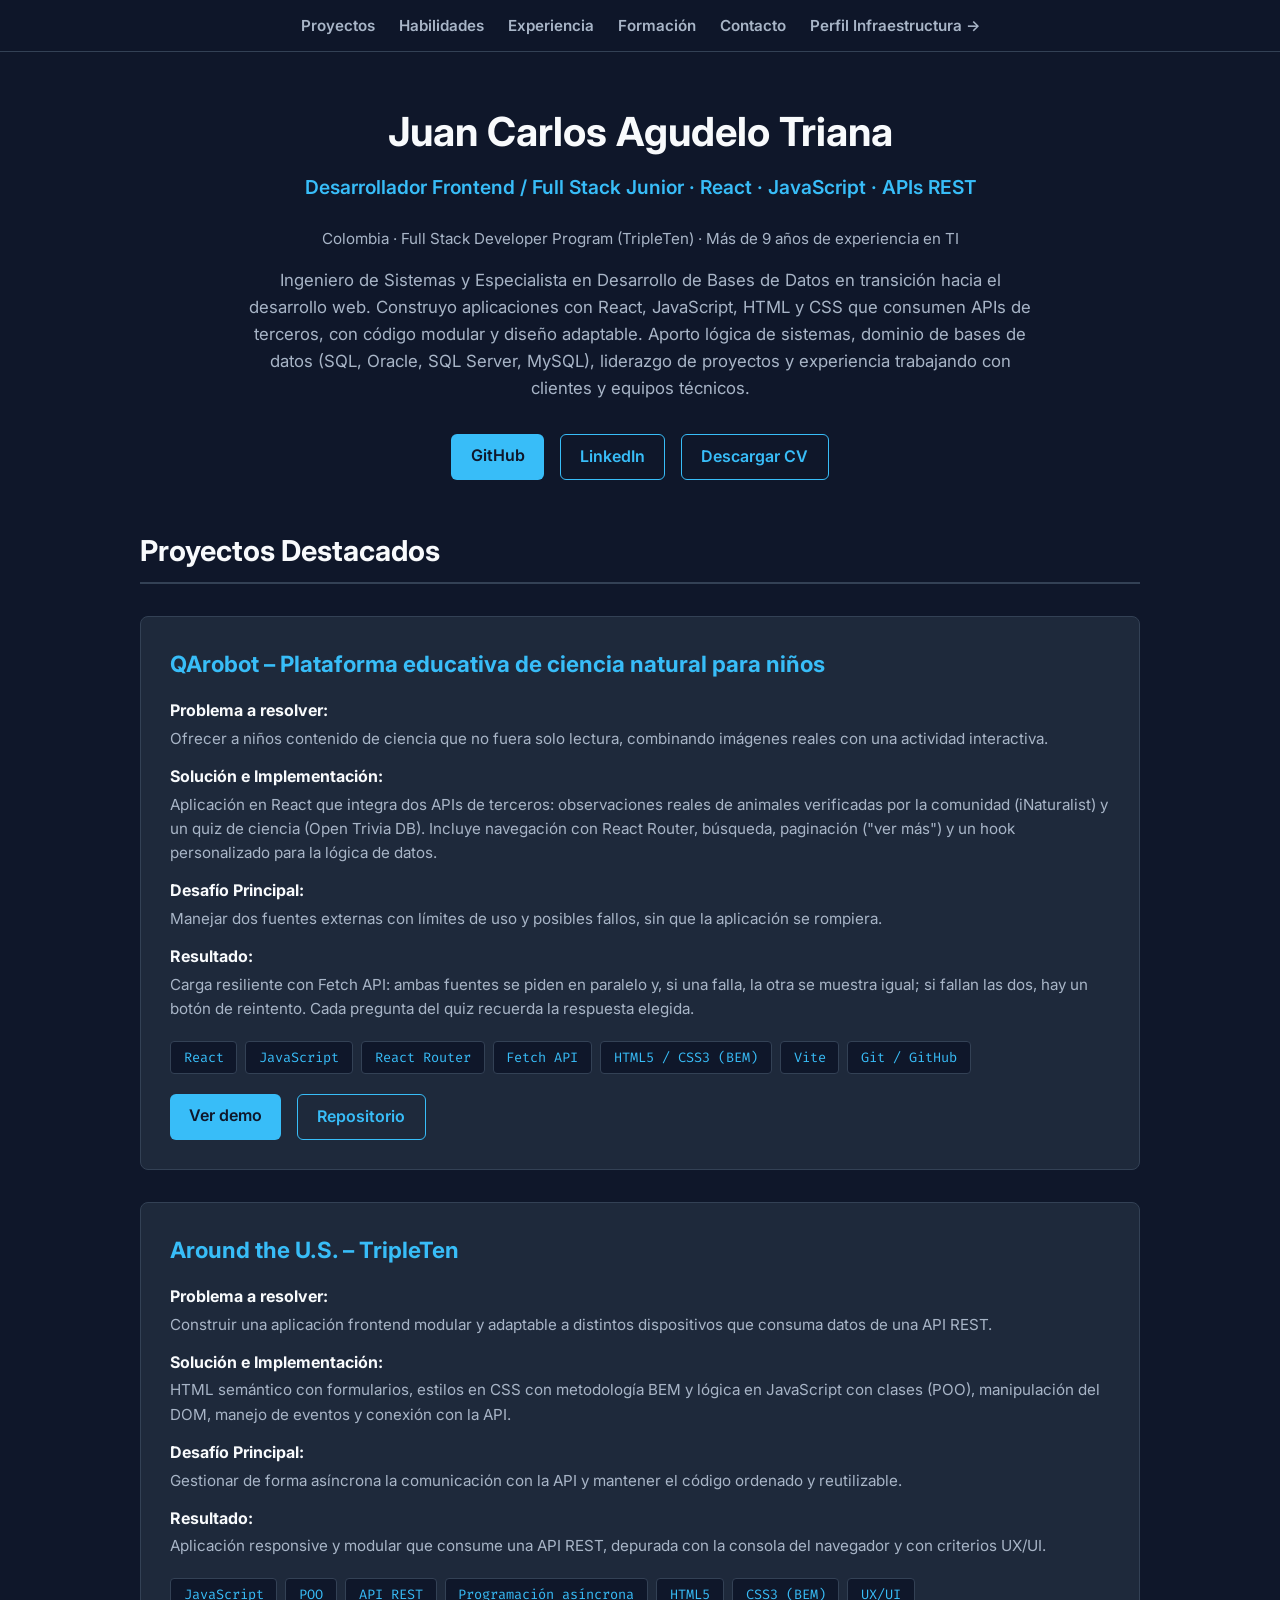
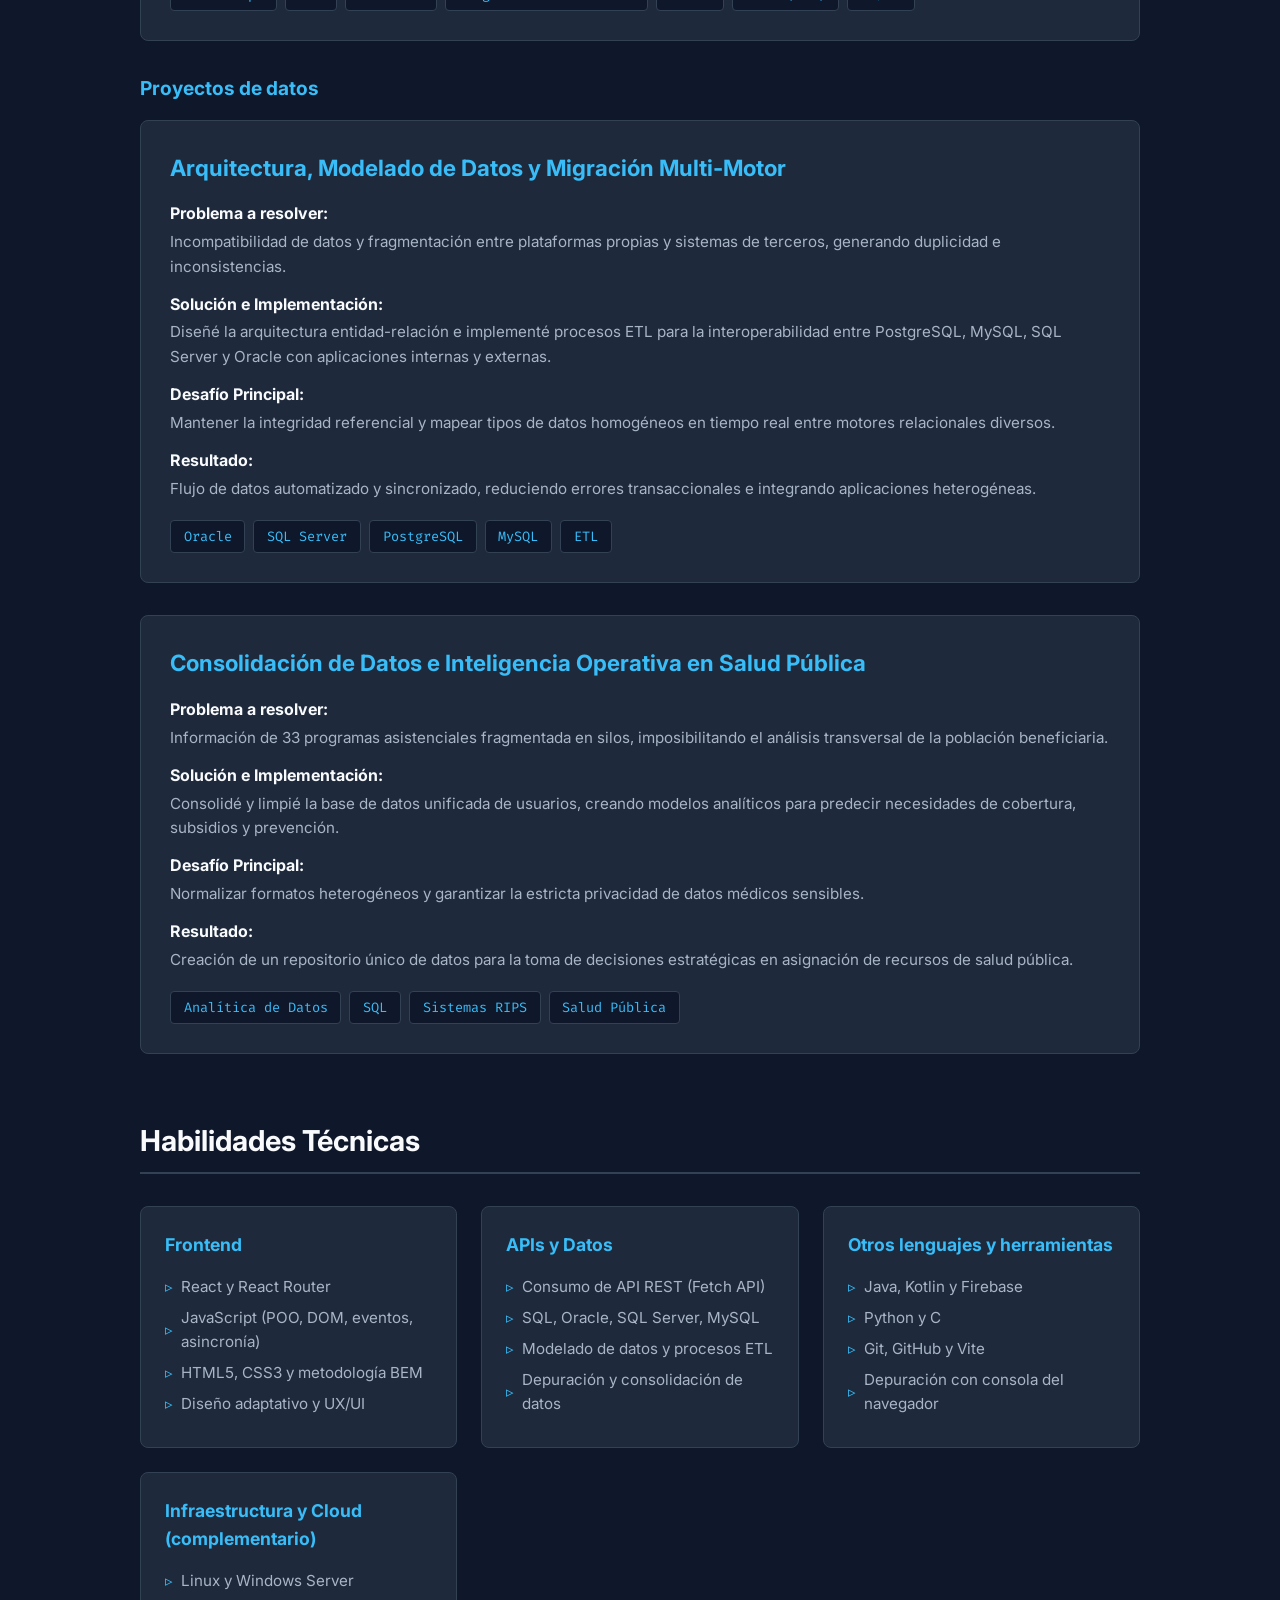
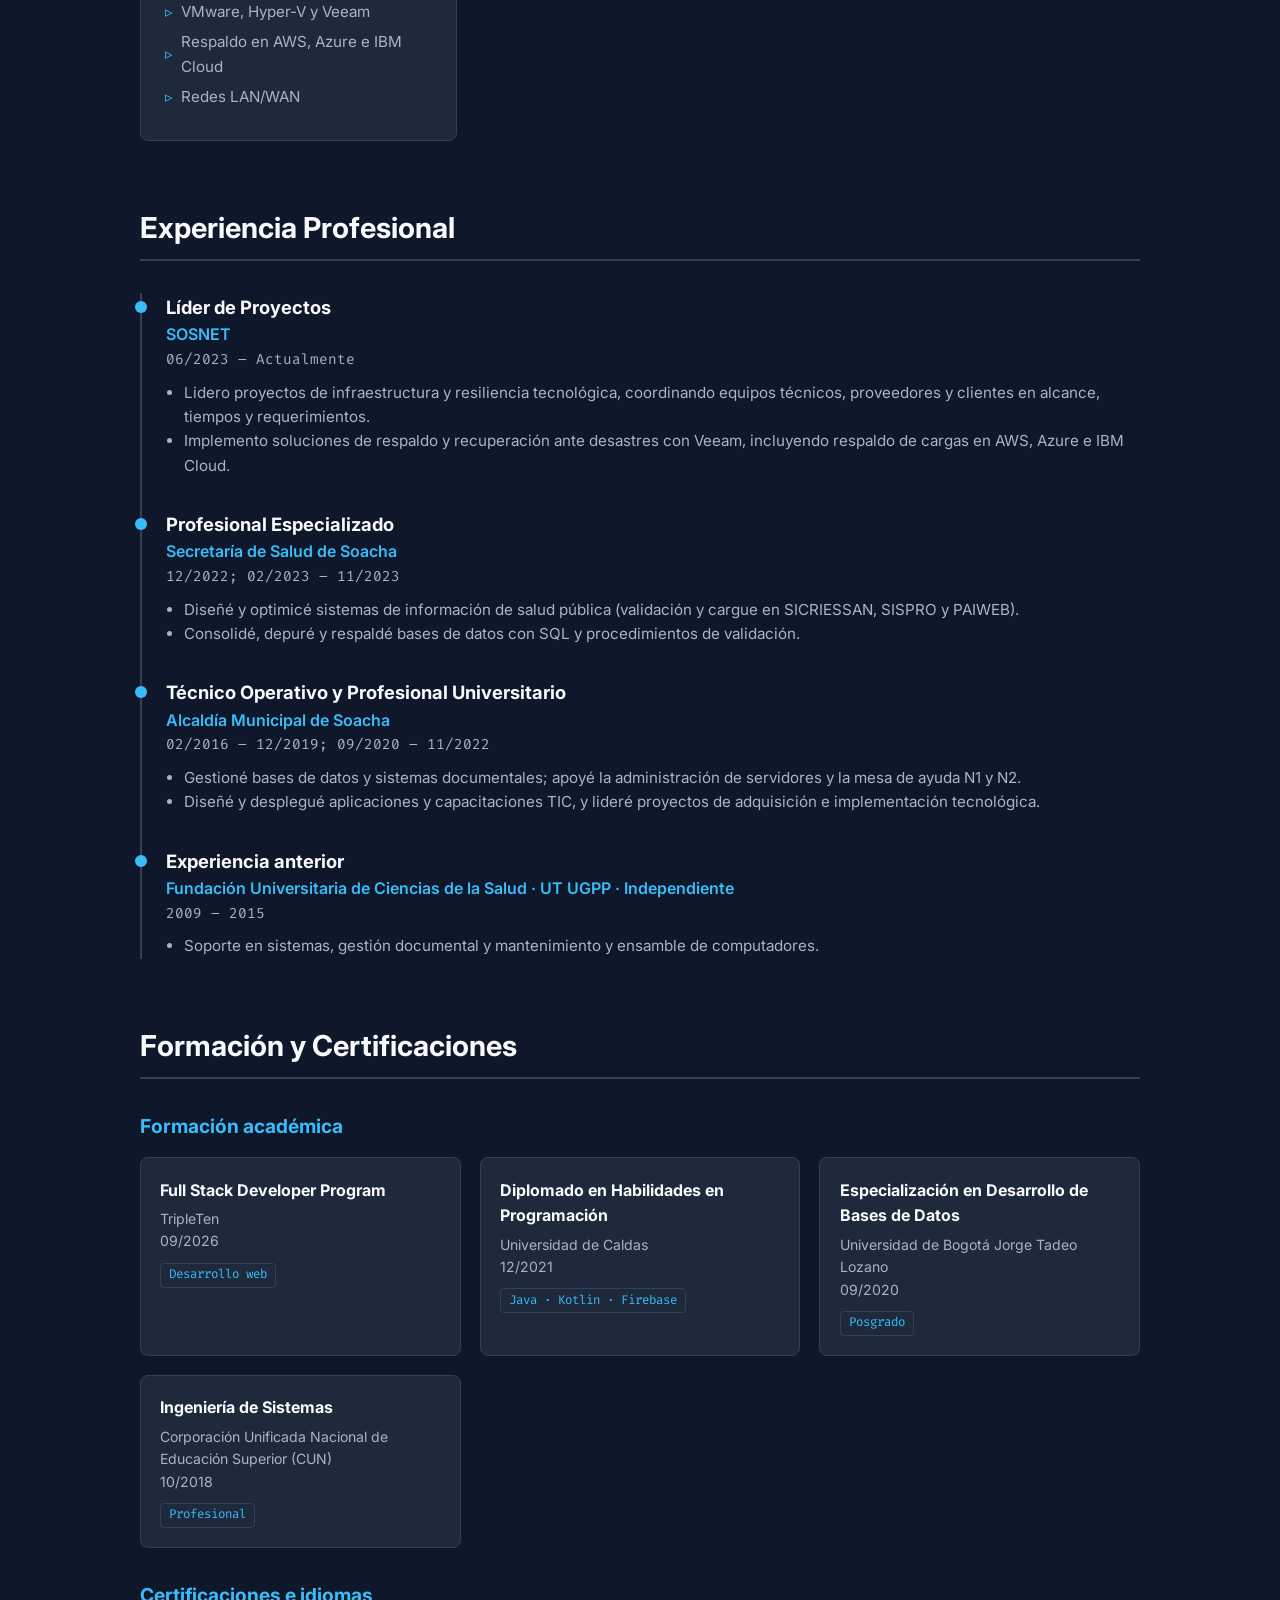
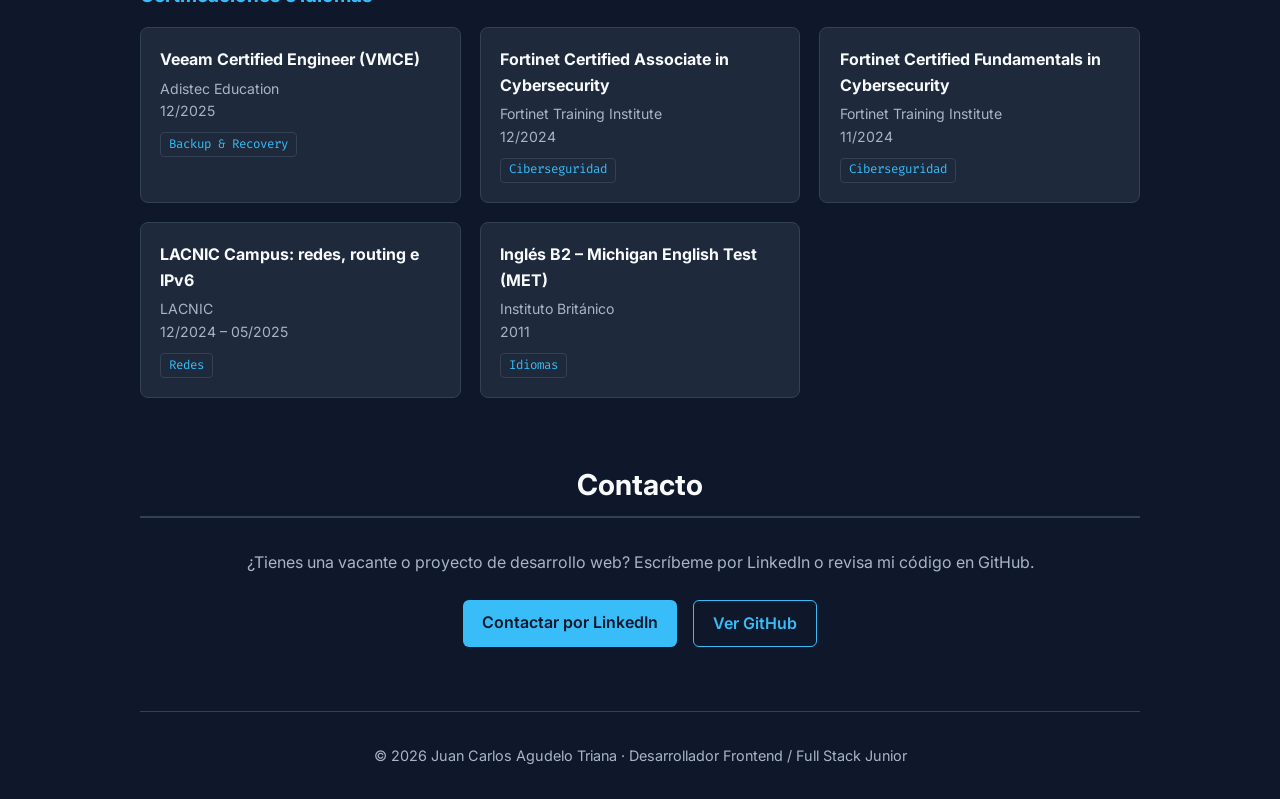
==== commit 4be49e0d: "Update CV download link in index.html" ====
--- a/index.html
+++ b/index.html
@@ -40,7 +40,7 @@
             <a href="https://github.com/Jnox925" target="_blank" rel="noopener noreferrer" class="btn">GitHub</a>
             <a href="https://www.linkedin.com/in/juan-carlos-agudelo-triana-115051198" target="_blank" rel="noopener noreferrer" class="btn btn-outline">LinkedIn</a>
             <!-- Agrega tu CV en PDF a esta carpeta con este nombre -->
-            <a href="Juan_Agudelo_CV_Desarrollo.pdf" download class="btn btn-outline">Descargar CV</a>
+            <a href="CV_Juan_Agudelo_Desarrollo_Web.pdf" download class="btn btn-outline">Descargar CV</a>
         </div>
     </header>
 
--- a/styles.css
+++ b/styles.css
@@ -245,3 +245,5 @@
   html { scroll-behavior: auto; }
   .project-card { transition: none; }
 }
+
+.project-links { justify-content: flex-start; margin: 1.2rem 0 0; }
